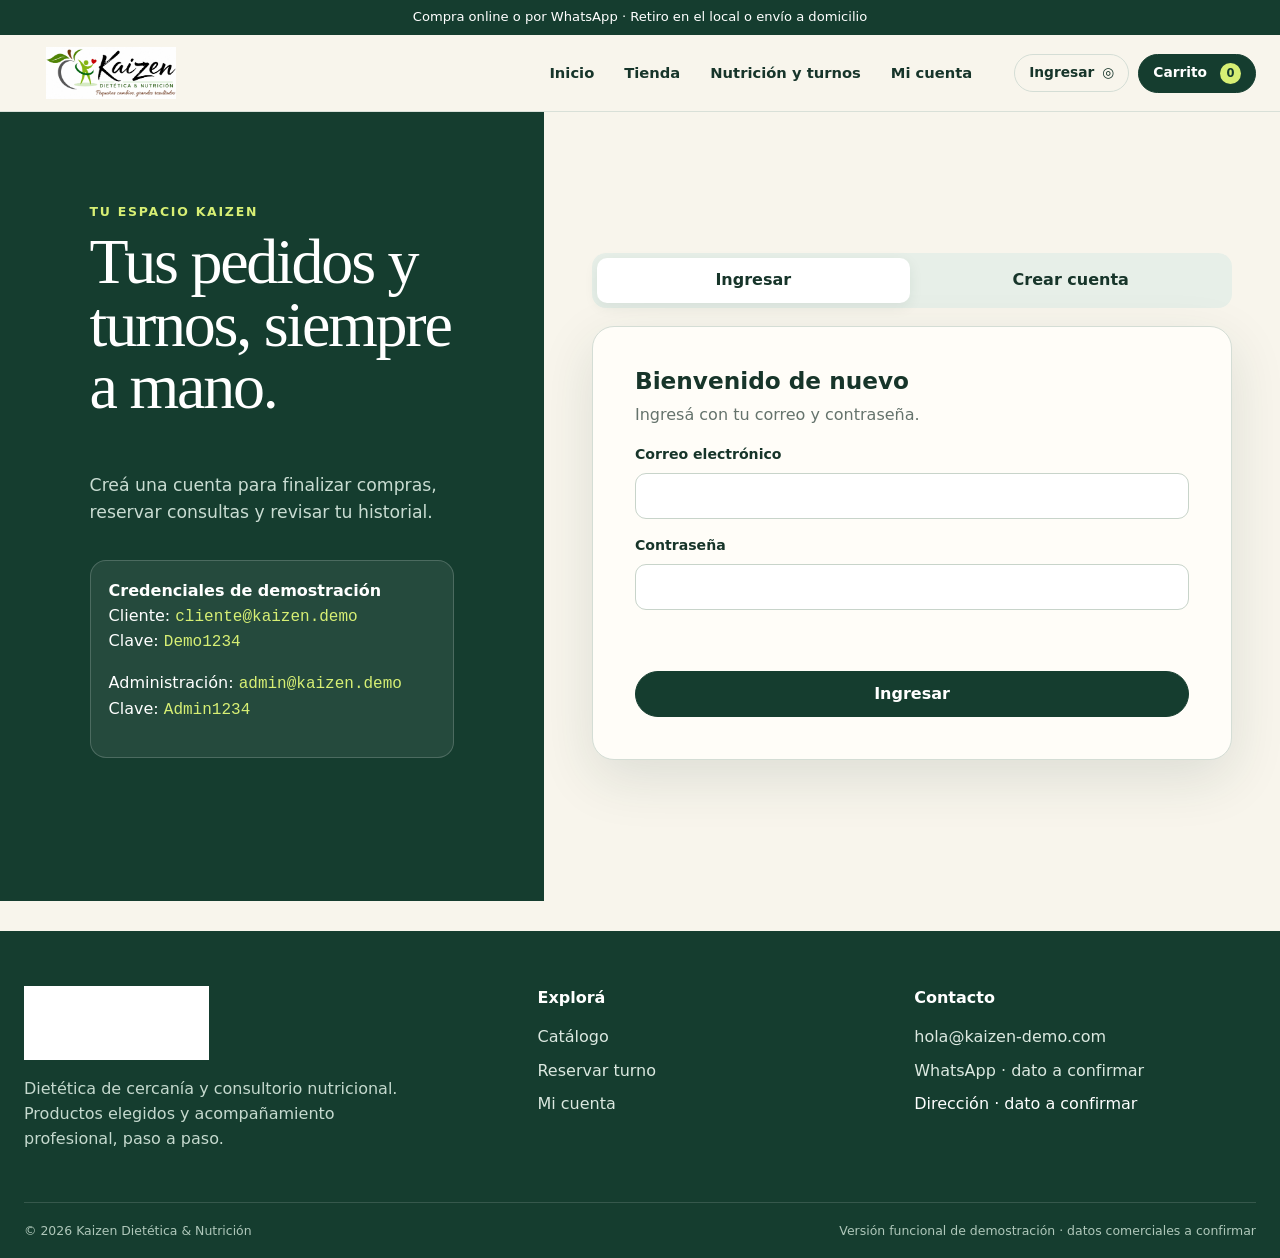
==== acceso.html @ 748d7c91 "Desarrollar tienda y agenda nutricional multipágina" ====
<!doctype html>
<html lang="es">
<head>
  <meta charset="utf-8">
  <meta name="viewport" content="width=device-width, initial-scale=1">
  <meta name="description" content="Ingresá o creá tu cuenta de Kaizen.">
  <title>Acceso · Kaizen</title>
  <link rel="icon" href="assets/logo-round.jpeg">
  <link rel="stylesheet" href="css/styles.css">
  <script src="js/data.js" defer></script>
  <script src="js/store.js" defer></script>
  <script src="js/app.js" defer></script>
</head>
<body data-page="auth">
  <div id="site-shell"></div>
  <main class="auth-layout">
    <section class="auth-aside">
      <p class="eyebrow" style="color:var(--lime)">Tu espacio Kaizen</p>
      <h1>Tus pedidos y turnos, siempre a mano.</h1>
      <p class="lead">Creá una cuenta para finalizar compras, reservar consultas y revisar tu historial.</p>
      <div class="credential-box"><strong>Credenciales de demostración</strong><p>Cliente: <code>cliente@kaizen.demo</code><br>Clave: <code>Demo1234</code></p><p>Administración: <code>admin@kaizen.demo</code><br>Clave: <code>Admin1234</code></p></div>
    </section>
    <section class="auth-main">
      <div class="tabs" role="tablist"><button class="tab active" data-auth-tab="login" type="button">Ingresar</button><button class="tab" data-auth-tab="register" type="button">Crear cuenta</button></div>
      <div class="form-card auth-panel" id="login-panel">
        <h2>Bienvenido de nuevo</h2><p class="muted">Ingresá con tu correo y contraseña.</p>
        <form class="stack" id="login-form"><label>Correo electrónico<input id="login-email" type="email" autocomplete="email" required></label><label>Contraseña<input id="login-password" type="password" autocomplete="current-password" required></label><p class="form-message" id="login-message" role="status"></p><button class="button" type="submit">Ingresar</button></form>
      </div>
      <div class="form-card auth-panel" id="register-panel" hidden>
        <h2>Creá tu cuenta</h2><p class="muted">Vas a usarla para comprar y reservar turnos.</p>
        <form class="stack" id="register-form">
          <label>Nombre y apellido<input id="register-name" autocomplete="name" required></label>
          <label>Correo electrónico<input id="register-email" type="email" autocomplete="email" required></label>
          <div class="field-grid"><label>Fecha de nacimiento<input id="register-birth-date" type="date" autocomplete="bday" required></label><label>Número de contacto<input id="register-phone" type="tel" autocomplete="tel" required></label></div>
          <label>Localidad<input id="register-locality" autocomplete="address-level2" required></label>
          <div class="field-grid"><label>Contraseña<input id="register-password" type="password" minlength="8" autocomplete="new-password" required></label><label>Repetir contraseña<input id="register-confirm" type="password" minlength="8" autocomplete="new-password" required></label></div>
          <p class="form-message" id="register-message" role="status"></p><button class="button" type="submit">Crear cuenta</button><p class="fine-print">Esta versión guarda los datos únicamente en este navegador para demostrar el funcionamiento.</p>
        </form>
      </div>
    </section>
  </main>
  <div id="site-footer"></div>
</body>
</html>
---- css/styles.css ----
:root {
  --pine: #153d2f;
  --green: #2f7154;
  --lime: #d7ef74;
  --cream: #f8f5ec;
  --paper: #fffdf8;
  --mist: #e7efe8;
  --ink: #17352a;
  --muted: #65736c;
  --line: #d4ddd5;
  --danger: #b3483f;
  --shadow: 0 18px 55px rgba(21, 61, 47, 0.12);
  --radius: 22px;
}

* { box-sizing: border-box; }
[hidden] { display: none !important; }
html { scroll-behavior: smooth; }
body {
  margin: 0;
  color: var(--ink);
  background: var(--cream);
  font-family: Inter, ui-sans-serif, system-ui, -apple-system, BlinkMacSystemFont, "Segoe UI", sans-serif;
  font-size: 16px;
  line-height: 1.55;
}
body.no-scroll { overflow: hidden; }
img { display: block; max-width: 100%; }
a { color: inherit; }
button, input, select, textarea { font: inherit; }
button { cursor: pointer; }

.sr-only {
  position: absolute;
  width: 1px;
  height: 1px;
  padding: 0;
  margin: -1px;
  overflow: hidden;
  clip: rect(0, 0, 0, 0);
  white-space: nowrap;
  border: 0;
}

.announcement {
  min-height: 35px;
  display: flex;
  align-items: center;
  justify-content: center;
  padding: 7px 20px;
  color: white;
  background: var(--pine);
  font-size: 0.82rem;
  text-align: center;
}

.site-header {
  position: sticky;
  top: 0;
  z-index: 30;
  border-bottom: 1px solid rgba(212, 221, 213, 0.85);
  background: rgba(248, 245, 236, 0.92);
  backdrop-filter: blur(16px);
}
.header-inner {
  width: min(1420px, calc(100% - 48px));
  min-height: 76px;
  margin: auto;
  display: flex;
  align-items: center;
  gap: 30px;
}
.brand { flex: 0 0 auto; text-decoration: none; }
.brand img { width: 174px; height: 52px; object-fit: contain; }
.main-nav { display: flex; align-items: center; gap: 6px; margin-left: auto; }
.main-nav a {
  padding: 10px 12px;
  border-radius: 999px;
  color: var(--ink);
  font-size: 0.92rem;
  font-weight: 650;
  text-decoration: none;
}
.main-nav a:hover, .main-nav a.active { background: var(--mist); }
.header-actions { display: flex; align-items: center; gap: 9px; }
.cart-button { position: relative; }
.cart-count {
  min-width: 21px;
  height: 21px;
  display: inline-grid;
  place-items: center;
  margin-left: 5px;
  border-radius: 99px;
  color: var(--pine);
  background: var(--lime);
  font-size: 0.72rem;
  font-weight: 800;
}

.container { width: min(1240px, calc(100% - 48px)); margin-inline: auto; }
.narrow { width: min(760px, calc(100% - 48px)); margin-inline: auto; }
.section { padding-block: clamp(64px, 8vw, 108px); }
.section.compact { padding-block: 44px; }
.section.alt { background: var(--paper); }
.eyebrow {
  margin: 0 0 10px;
  color: var(--green);
  font-size: 0.78rem;
  font-weight: 850;
  letter-spacing: 0.14em;
  text-transform: uppercase;
}
h1, h2, h3, p { margin-top: 0; }
h1, h2, .display {
  font-family: Georgia, "Times New Roman", serif;
  font-weight: 500;
  letter-spacing: -0.035em;
}
h1 { font-size: clamp(2.7rem, 6vw, 5.9rem); line-height: 0.98; }
h2 { font-size: clamp(2.15rem, 4vw, 4rem); line-height: 1.05; }
h3 { line-height: 1.2; }
.lead { max-width: 640px; color: var(--muted); font-size: 1.08rem; }
.muted { color: var(--muted); }
.fine-print { color: var(--muted); font-size: 0.82rem; }
.stack { display: grid; gap: 16px; }
.cluster { display: flex; flex-wrap: wrap; align-items: center; gap: 12px; }
.split-heading { display: flex; justify-content: space-between; align-items: end; gap: 35px; margin-bottom: 34px; }
.split-heading > * { margin-bottom: 0; }
.split-heading .lead { max-width: 400px; }

.button {
  min-height: 46px;
  display: inline-flex;
  align-items: center;
  justify-content: center;
  gap: 8px;
  padding: 11px 19px;
  border: 1px solid var(--pine);
  border-radius: 999px;
  color: white;
  background: var(--pine);
  font-weight: 760;
  line-height: 1.1;
  text-decoration: none;
  transition: transform 160ms ease, box-shadow 160ms ease, background 160ms ease;
}
.button:hover { transform: translateY(-2px); box-shadow: 0 10px 25px rgba(21,61,47,.2); }
.button:active { transform: translateY(0); box-shadow: none; }
.button.secondary { color: var(--pine); background: var(--lime); border-color: var(--lime); }
.button.ghost { color: var(--ink); background: transparent; border-color: var(--line); }
.button.white { color: var(--pine); background: white; border-color: white; }
.button.small { min-height: 38px; padding: 8px 14px; font-size: 0.86rem; }
.button:disabled { opacity: .45; cursor: not-allowed; transform: none; box-shadow: none; }
.text-link { color: var(--green); font-weight: 800; text-decoration-thickness: 1px; text-underline-offset: 4px; }

.hero {
  min-height: 650px;
  display: grid;
  grid-template-columns: minmax(0, 1.02fr) minmax(0, .98fr);
  background: var(--mist);
}
.hero-copy { align-self: center; padding: clamp(65px, 8vw, 128px) clamp(28px, 7vw, 110px); }
.hero-copy h1 { max-width: 750px; margin-bottom: 24px; }
.hero-copy h1 em { color: var(--green); font-style: italic; }
.hero-copy .lead { color: #39584b; }
.hero-media { position: relative; min-height: 420px; overflow: hidden; }
.hero-media > img { width: 100%; height: 100%; object-fit: cover; }
.hero-note {
  position: absolute;
  right: 28px;
  bottom: 28px;
  max-width: 250px;
  padding: 18px;
  border-radius: 16px;
  color: white;
  background: rgba(21, 61, 47, .92);
  box-shadow: var(--shadow);
}
.hero-note strong { display: block; font-family: Georgia, serif; font-size: 1.25rem; }

.trust-strip { background: var(--pine); color: white; }
.trust-grid { display: grid; grid-template-columns: repeat(3, 1fr); }
.trust-item { padding: 27px clamp(20px, 4vw, 48px); border-right: 1px solid rgba(255,255,255,.16); }
.trust-item:last-child { border-right: 0; }
.trust-item b { display: block; font-size: 1rem; }
.trust-item span { color: #cbdcd3; font-size: .9rem; }

.category-grid { display: grid; grid-template-columns: repeat(3, 1fr); gap: 18px; }
.category-card {
  min-height: 250px;
  position: relative;
  overflow: hidden;
  display: flex;
  align-items: end;
  padding: 22px;
  border-radius: var(--radius);
  color: white;
  background: var(--pine);
  text-decoration: none;
}
.category-card img { position: absolute; inset: 0; width: 100%; height: 100%; object-fit: cover; opacity: .72; transition: transform 350ms ease; }
.category-card::after { content: ""; position: absolute; inset: 0; background: linear-gradient(transparent 30%, rgba(11,45,32,.9)); }
.category-card:hover img { transform: scale(1.05); }
.category-card span { position: relative; z-index: 1; font-family: Georgia, serif; font-size: 1.6rem; }

.product-grid { display: grid; grid-template-columns: repeat(3, 1fr); gap: 20px; }
.carousel-shell { display: grid; grid-template-columns: 58px minmax(0, 1fr) 58px; gap: 14px; align-items: center; }
.carousel-arrow {
  width: 58px;
  height: 58px;
  display: inline-grid;
  place-items: center;
  border: 1px solid var(--line);
  border-radius: 50%;
  color: white;
  background: var(--pine);
  box-shadow: 0 10px 24px rgba(21, 61, 47, .2);
  font-size: 1.9rem;
  font-weight: 850;
}
.carousel-arrow:hover { transform: translateY(-2px); background: var(--green); }
.product-carousel {
  display: grid;
  grid-auto-flow: column;
  grid-auto-columns: calc((100% - 40px) / 3);
  gap: 20px;
  overflow-x: auto;
  overscroll-behavior-inline: contain;
  scroll-snap-type: inline mandatory;
  scrollbar-width: none;
  padding: 2px 2px 18px;
}
.product-carousel::-webkit-scrollbar { display: none; }
.product-carousel .product-card { scroll-snap-align: start; }
.product-card {
  min-width: 0;
  overflow: hidden;
  display: grid;
  grid-template-rows: 220px 1fr;
  border: 1px solid var(--line);
  border-radius: 20px;
  background: var(--paper);
}
.product-card .product-image { position: relative; overflow: hidden; background: var(--mist); }
.product-card img { width: 100%; height: 100%; object-fit: cover; transition: transform 300ms ease; }
.product-card:hover img { transform: scale(1.035); }
.tag {
  display: inline-flex;
  align-items: center;
  min-height: 28px;
  padding: 4px 9px;
  border-radius: 99px;
  color: var(--pine);
  background: var(--lime);
  font-size: .72rem;
  font-weight: 850;
}
.product-card .tag { position: absolute; top: 14px; left: 14px; }
.product-body { display: flex; flex-direction: column; align-items: start; padding: 20px; }
.product-meta { color: var(--green); font-size: .76rem; font-weight: 800; letter-spacing: .05em; text-transform: uppercase; }
.product-card h3 { margin: 6px 0 8px; font-size: 1.15rem; }
.product-card p { min-height: 50px; margin-bottom: 17px; color: var(--muted); font-size: .9rem; }
.product-bottom { width: 100%; display: flex; justify-content: space-between; align-items: center; gap: 12px; margin-top: auto; }
.price { font-size: 1.14rem; font-weight: 850; }
.product-qty { display: inline-flex; align-items: center; gap: 9px; padding: 3px; border: 1px solid var(--line); border-radius: 999px; background: white; }
.product-qty button { width: 31px; height: 31px; display: inline-grid; place-items: center; border: 0; border-radius: 50%; color: white; background: var(--pine); font-weight: 900; }
.product-qty strong { min-width: 18px; text-align: center; }

.feature-band { display: grid; grid-template-columns: 1fr 1fr; min-height: 500px; background: var(--lime); }
.feature-band > img { width: 100%; height: 100%; object-fit: cover; }
.feature-copy { align-self: center; padding: clamp(48px, 7vw, 105px); }
.feature-copy .lead { color: #304b40; }
.check-list { display: grid; gap: 10px; margin: 25px 0 30px; padding: 0; list-style: none; }
.check-list li::before { content: "✓"; display: inline-grid; place-items: center; width: 24px; height: 24px; margin-right: 10px; border-radius: 50%; color: white; background: var(--pine); font-size: .75rem; font-weight: 900; }
.home-consultorio { min-height: 0; }
.home-consultorio > img { height: 340px; object-position: center 52%; }
.home-consultorio .feature-copy { padding: clamp(26px, 3.5vw, 48px); }
.home-consultorio .feature-copy h2 { max-width: 650px; margin-bottom: 10px; font-size: clamp(1.85rem, 2.8vw, 2.75rem); }
.home-consultorio .feature-copy .lead { margin-bottom: 8px; font-size: .96rem; }
.home-consultorio .check-list { margin: 13px 0 17px; gap: 5px; }

.page-hero { padding: clamp(56px, 8vw, 108px) 0 44px; background: var(--mist); }
.page-hero h1 { max-width: 900px; margin-bottom: 20px; font-size: clamp(2.8rem, 6vw, 5.2rem); }
.page-hero .lead { margin-bottom: 0; }

.catalog-shell { display: grid; grid-template-columns: 255px 1fr; gap: 32px; align-items: start; }
.filter-panel {
  position: sticky;
  top: 103px;
  padding: 22px;
  border: 1px solid var(--line);
  border-radius: 18px;
  background: var(--paper);
}
.filter-panel h2 { margin-bottom: 18px; font-family: inherit; font-size: 1rem; font-weight: 850; letter-spacing: 0; }
.chip-list { display: grid; gap: 5px; }
.chip {
  width: 100%;
  padding: 10px 12px;
  border: 0;
  border-radius: 10px;
  color: var(--ink);
  background: transparent;
  text-align: left;
  font-size: .9rem;
}
.chip:hover, .chip.active { background: var(--mist); color: var(--green); font-weight: 800; }
.catalog-toolbar { display: grid; grid-template-columns: 1fr auto; gap: 12px; margin-bottom: 18px; }
.search-wrap { position: relative; }
.search-wrap input { padding-left: 45px; }
.search-wrap::before { content: "⌕"; position: absolute; left: 17px; top: 9px; color: var(--green); font-size: 1.35rem; }
.catalog-status { display: flex; justify-content: space-between; gap: 16px; margin: 8px 0 22px; color: var(--muted); font-size: .9rem; }
.empty-state { grid-column: 1 / -1; padding: 60px 24px; border: 1px dashed var(--line); border-radius: var(--radius); text-align: center; }

label { display: grid; gap: 7px; color: var(--ink); font-size: .88rem; font-weight: 750; }
input, select, textarea {
  width: 100%;
  min-height: 46px;
  padding: 11px 13px;
  border: 1px solid #c8d4ca;
  border-radius: 11px;
  outline: none;
  color: var(--ink);
  background: white;
}
textarea { min-height: 100px; resize: vertical; }
input:focus, select:focus, textarea:focus { border-color: var(--green); box-shadow: 0 0 0 3px rgba(47,113,84,.12); }
.field-grid { display: grid; grid-template-columns: 1fr 1fr; gap: 15px; }
.form-card { padding: clamp(24px, 4vw, 42px); border: 1px solid var(--line); border-radius: var(--radius); background: var(--paper); box-shadow: var(--shadow); }
.form-card h2 { margin-bottom: 10px; font-family: inherit; font-size: 1.45rem; font-weight: 850; letter-spacing: 0; }
.form-message { min-height: 24px; margin: 5px 0 0; font-size: .9rem; font-weight: 700; }
.form-message.error { color: var(--danger); }
.form-message.success { color: var(--green); }

.booking-layout { display: grid; grid-template-columns: .8fr 1.2fr; gap: 52px; align-items: start; }
.booking-intro { position: sticky; top: 110px; }
.booking-steps { display: grid; gap: 24px; }
.booking-step { padding-bottom: 24px; border-bottom: 1px solid var(--line); }
.booking-step:last-child { border-bottom: 0; padding-bottom: 0; }
.booking-step h3 { margin-bottom: 12px; font-size: 1rem; }
.choice-grid { display: grid; grid-template-columns: repeat(2, 1fr); gap: 10px; }
.choice-grid-three { grid-template-columns: repeat(3, 1fr); }
.choice-card {
  padding: 15px;
  border: 1px solid var(--line);
  border-radius: 14px;
  color: var(--ink);
  background: white;
  text-align: left;
}
.choice-card strong { display: block; margin-bottom: 3px; }
.choice-card small { color: var(--muted); }
.choice-card.selected { border-color: var(--pine); box-shadow: inset 0 0 0 1px var(--pine); background: var(--mist); }
.choice-card:disabled { cursor: not-allowed; opacity: .66; }
.choice-card.used { background: #f0eee7; }
.promo-choice { position: relative; padding-top: 44px; }
.promo-choice .tag { position: absolute; top: 12px; left: 14px; }
.fixed-choice { display: flex; justify-content: space-between; align-items: center; gap: 20px; padding: 16px; border: 1px solid var(--green); border-radius: 14px; background: var(--mist); }
.fixed-choice span { color: var(--muted); font-size: .88rem; }
.date-row, .slot-row { display: flex; gap: 9px; overflow-x: auto; padding: 2px 2px 8px; }
.slot-help { margin: 7px 0; }
.date-button, .slot-button {
  flex: 0 0 auto;
  padding: 11px 14px;
  border: 1px solid var(--line);
  border-radius: 12px;
  color: var(--ink);
  background: white;
}
.date-button { min-width: 84px; display: grid; gap: 2px; }
.slot-button { min-width: 94px; display: grid; gap: 2px; text-align: center; }
.slot-button span { color: var(--green); font-size: .7rem; font-weight: 750; text-transform: uppercase; }
.slot-button.occupied { cursor: not-allowed; color: var(--muted); background: #f0eee7; opacity: .8; }
.slot-button.occupied span { color: #8f5c52; }
.date-button span { color: var(--muted); font-size: .76rem; text-transform: uppercase; }
.date-button b { font-size: 1.05rem; }
.date-button.selected, .slot-button.selected { color: white; border-color: var(--pine); background: var(--pine); }
.booking-summary { padding: 17px; border-radius: 14px; background: var(--mist); font-size: .9rem; }

.auth-layout { min-height: calc(100vh - 111px); display: grid; grid-template-columns: .85fr 1.15fr; }
.auth-aside { padding: clamp(45px, 7vw, 95px); color: white; background: var(--pine); }
.auth-aside h1 { font-size: clamp(2.6rem, 5vw, 4.8rem); }
.auth-aside .lead { color: #c9dcd2; }
.credential-box { margin-top: 34px; padding: 18px; border: 1px solid rgba(255,255,255,.18); border-radius: 16px; background: rgba(255,255,255,.07); }
.credential-box code { color: var(--lime); }
.auth-main { align-self: center; width: min(640px, calc(100% - 48px)); margin: auto; padding-block: 60px; }
.tabs { display: flex; gap: 5px; margin-bottom: 18px; padding: 5px; border-radius: 14px; background: var(--mist); }
.tab { flex: 1; padding: 10px; border: 0; border-radius: 10px; color: var(--ink); background: transparent; font-weight: 800; }
.tab.active { background: white; box-shadow: 0 4px 14px rgba(21,61,47,.08); }
.auth-panel[hidden] { display: none; }

.account-hero { padding: 58px 0 34px; }
.account-hero h1 { margin-bottom: 10px; font-size: clamp(2.5rem, 5vw, 4.4rem); }
.dashboard-grid { display: grid; grid-template-columns: 240px 1fr; gap: 30px; align-items: start; }
.account-nav { position: sticky; top: 104px; display: grid; gap: 5px; padding: 12px; border: 1px solid var(--line); border-radius: 16px; background: var(--paper); }
.account-nav button { padding: 11px 12px; border: 0; border-radius: 9px; color: var(--ink); background: transparent; text-align: left; }
.account-nav button.active { color: var(--green); background: var(--mist); font-weight: 800; }
.dashboard-panel { display: none; }
.dashboard-panel.active { display: block; }
.dashboard-panel > h2 { margin-bottom: 24px; font-size: 2rem; }
.summary-cards { display: grid; grid-template-columns: repeat(3, 1fr); gap: 14px; margin-bottom: 25px; }
.summary-card { padding: 20px; border: 1px solid var(--line); border-radius: 16px; background: var(--paper); }
.summary-card span { color: var(--muted); font-size: .82rem; }
.summary-card strong { display: block; margin-top: 4px; font-family: Georgia, serif; font-size: 2rem; }
.record-list { display: grid; gap: 12px; }
.record-card { padding: 19px; border: 1px solid var(--line); border-radius: 16px; background: var(--paper); }
.record-head { display: flex; justify-content: space-between; gap: 16px; margin-bottom: 8px; }
.status { display: inline-flex; align-items: center; padding: 4px 9px; border-radius: 99px; color: var(--pine); background: var(--mist); font-size: .76rem; font-weight: 800; }
.status.confirmed { background: #dff3c3; }
.status.pending { background: #fff0b9; }
.weekday-grid { display: grid; grid-template-columns: repeat(7, 1fr); gap: 6px; }
.weekday-check { display: grid; place-items: center; gap: 5px; padding: 10px 3px; border: 1px solid var(--line); border-radius: 10px; background: white; font-size: .75rem; }
.weekday-check input { min-height: auto; width: auto; }
.time-option-grid { display: grid; grid-template-columns: repeat(5, minmax(72px, 1fr)); gap: 8px; }
.time-check { position: relative; display: block; }
.time-check input { position: absolute; width: 1px; height: 1px; min-height: 0; opacity: 0; }
.time-check span { display: grid; place-items: center; min-height: 44px; border: 1px solid var(--line); border-radius: 10px; background: white; font-weight: 800; }
.time-check input:checked + span { color: white; border-color: var(--pine); background: var(--pine); }
.time-check input:focus-visible + span { box-shadow: 0 0 0 3px rgba(47,113,84,.18); }

.cart-page-layout { display: grid; grid-template-columns: minmax(0, 1.25fr) minmax(340px, .75fr); gap: 40px; align-items: start; }
.cart-page-lines { display: grid; gap: 12px; margin-bottom: 24px; }
.cart-page-line { display: grid; grid-template-columns: 110px 1fr auto; gap: 18px; align-items: center; padding: 16px; border: 1px solid var(--line); border-radius: 17px; background: var(--paper); }
.cart-page-line img { width: 110px; height: 100px; border-radius: 13px; object-fit: cover; }
.cart-page-line h3 { margin: 4px 0; }
.cart-page-line p { margin: 0; }
.cart-page-line .product-qty { grid-column: 3; }
.line-price { align-self: end; font-weight: 850; }
.checkout-panel { position: sticky; top: 104px; padding: 26px; border: 1px solid var(--line); border-radius: var(--radius); background: var(--paper); box-shadow: var(--shadow); }
.checkout-total { display: flex; justify-content: space-between; align-items: end; padding-bottom: 20px; border-bottom: 1px solid var(--line); }
.checkout-total strong { font-family: Georgia, serif; font-size: 2rem; }
.checkout-step { display: grid; gap: 9px; }
.checkout-step .eyebrow { margin-bottom: 0; }
.delivery-address { margin: 0; padding: 18px; border: 1px solid var(--line); border-radius: 15px; background: var(--mist); }
.delivery-address legend { padding: 0 8px; }
.delivery-address .eyebrow { margin: 0; }
.address-grid { display: grid; grid-template-columns: 1.5fr .65fr; gap: 12px; }
.address-grid .address-street, .address-grid .address-reference { grid-column: 1 / -1; }
.order-success { grid-column: 1 / -1; padding-block: 90px; background: var(--paper); }

.appointment-calendar { margin-top: 28px; padding: clamp(20px, 4vw, 32px); border: 1px solid var(--line); border-radius: var(--radius); background: var(--paper); }
.calendar-head { display: flex; justify-content: space-between; align-items: end; gap: 20px; margin-bottom: 20px; }
.calendar-head h3 { margin: 0; font-family: Georgia, serif; font-size: 1.55rem; text-transform: capitalize; }
.calendar-legend { display: inline-flex; align-items: center; gap: 7px; color: var(--muted); font-size: .8rem; }
.calendar-legend i, .calendar-day i { width: 8px; height: 8px; display: inline-block; border-radius: 50%; background: var(--green); }
.calendar-weekdays, .calendar-grid { display: grid; grid-template-columns: repeat(7, 1fr); gap: 6px; }
.calendar-weekdays b { padding: 8px 2px; color: var(--muted); font-size: .72rem; text-align: center; }
.calendar-day { min-height: 58px; position: relative; display: grid; place-items: center; border-radius: 10px; background: var(--cream); font-size: .88rem; }
.calendar-day.blank { background: transparent; }
.calendar-day.has-appointment { color: white; background: var(--pine); font-weight: 850; }
.calendar-day.has-appointment i { position: absolute; right: 7px; bottom: 7px; background: var(--lime); }

.account-feature { min-height: 330px; overflow: hidden; border-radius: var(--radius); }
.account-feature .feature-copy h2 { font-size: 2.25rem; }
.admin-welcome { padding: clamp(30px, 5vw, 58px); border-radius: var(--radius); color: white; background: var(--pine); }
.admin-welcome .eyebrow { color: var(--lime); }
.admin-welcome h2 { max-width: 650px; font-size: clamp(2rem, 4vw, 3.5rem); }
.admin-welcome p:last-child { max-width: 650px; margin-bottom: 0; color: #c7d9cf; }
.order-month { margin-bottom: 38px; }
.order-month > h3 { margin-bottom: 16px; font-family: Georgia, serif; font-size: 1.8rem; text-transform: capitalize; }
.order-day { margin-bottom: 24px; }
.order-day > h4 { margin: 0 0 10px; color: var(--green); text-transform: capitalize; }

dialog {
  width: min(610px, calc(100% - 28px));
  max-height: calc(100vh - 30px);
  padding: 0;
  border: 0;
  border-radius: 22px;
  color: var(--ink);
  background: var(--paper);
  box-shadow: 0 30px 100px rgba(10,30,22,.3);
}
dialog::backdrop { background: rgba(10, 30, 22, .6); backdrop-filter: blur(3px); }
.dialog-head { position: sticky; top: 0; z-index: 2; display: flex; justify-content: space-between; align-items: center; padding: 20px 22px; border-bottom: 1px solid var(--line); background: var(--paper); }
.dialog-head h2 { margin: 0; font-family: inherit; font-size: 1.25rem; font-weight: 850; letter-spacing: 0; }
.icon-button { width: 40px; height: 40px; display: inline-grid; place-items: center; border: 1px solid var(--line); border-radius: 50%; color: var(--ink); background: transparent; }
.dialog-body { padding: 22px; }
.cart-lines { display: grid; gap: 8px; }
.cart-line { display: grid; grid-template-columns: 70px 1fr auto; gap: 13px; align-items: center; padding: 10px 0; border-bottom: 1px solid var(--line); }
.cart-line img { width: 70px; height: 64px; border-radius: 10px; object-fit: cover; }
.cart-line h3 { margin: 0 0 4px; font-size: .95rem; }
.qty-control { display: flex; align-items: center; gap: 8px; }
.qty-control button { width: 29px; height: 29px; border: 1px solid var(--line); border-radius: 50%; color: var(--ink); background: white; }
.cart-total { display: flex; justify-content: space-between; margin: 20px 0; font-size: 1.15rem; font-weight: 850; }
.purchase-options { display: grid; grid-template-columns: 1fr 1fr; gap: 10px; }
.purchase-option { min-height: 116px; padding: 15px; border: 1px solid var(--line); border-radius: 14px; color: var(--ink); background: white; text-align: left; }
.purchase-option strong { display: block; margin-bottom: 6px; }
.purchase-option span { color: var(--muted); font-size: .82rem; }
.purchase-option.selected { border-color: var(--pine); box-shadow: inset 0 0 0 1px var(--pine); background: var(--mist); }
.toast {
  position: fixed;
  right: 20px;
  bottom: 20px;
  z-index: 80;
  max-width: 360px;
  padding: 14px 18px;
  border-radius: 13px;
  color: white;
  background: var(--pine);
  box-shadow: var(--shadow);
  animation: slide-up 220ms ease both;
}
@keyframes slide-up { from { opacity: 0; transform: translateY(12px); } }

.site-footer { margin-top: 30px; color: white; background: var(--pine); }
.footer-grid { display: grid; grid-template-columns: 1.4fr 1fr 1fr; gap: 35px; padding-block: 55px 34px; }
.footer-grid img { width: 185px; margin-bottom: 17px; filter: brightness(0) invert(1); }
.footer-grid p { max-width: 400px; color: #c5d9ce; }
.footer-links { display: grid; align-content: start; gap: 9px; }
.footer-links strong { margin-bottom: 5px; }
.footer-links a { color: #dbe8e0; text-decoration: none; }
.footer-links a:hover { color: var(--lime); }
.footer-bottom { display: flex; justify-content: space-between; gap: 20px; padding-block: 18px; border-top: 1px solid rgba(255,255,255,.14); color: #afc7ba; font-size: .78rem; }

@media (max-width: 1000px) {
  .header-inner { flex-wrap: wrap; gap: 8px 16px; padding-block: 10px; }
  .header-actions { margin-left: auto; }
  .main-nav { order: 3; width: 100%; margin: 0; display: flex; overflow-x: auto; padding-bottom: 2px; }
  .hero { grid-template-columns: 1fr; }
  .hero-copy { padding-block: 75px; }
  .hero-media { min-height: 450px; }
  .product-grid { grid-template-columns: repeat(2, 1fr); }
  .product-carousel { grid-auto-columns: calc((100% - 20px) / 2); }
  .catalog-shell { grid-template-columns: 1fr; }
  .filter-panel { position: static; }
  .chip-list { display: flex; flex-wrap: wrap; }
  .chip { width: auto; }
  .booking-layout { grid-template-columns: 1fr; }
  .booking-intro { position: static; }
  .dashboard-grid { grid-template-columns: 1fr; }
  .cart-page-layout { grid-template-columns: 1fr; }
  .checkout-panel { position: static; }
  .account-nav { position: static; display: flex; overflow-x: auto; }
  .account-nav button { flex: 0 0 auto; }
}

@media (max-width: 720px) {
  .container, .narrow, .header-inner { width: min(100% - 30px, 1240px); }
  .header-inner { min-height: 68px; gap: 9px; }
  .brand img { width: 132px; height: 43px; }
  .header-actions .account-label { display: none; }
  .hero { min-height: auto; }
  .hero-copy { padding: 58px 24px; }
  .hero-media { min-height: 320px; }
  .hero-note { right: 16px; bottom: 16px; left: 16px; max-width: none; }
  .trust-grid { grid-template-columns: 1fr; }
  .trust-item { border-right: 0; border-bottom: 1px solid rgba(255,255,255,.16); }
  .category-grid, .product-grid, .feature-band, .auth-layout { grid-template-columns: 1fr; }
  .product-carousel { grid-auto-columns: 86%; }
  .carousel-shell { grid-template-columns: 44px minmax(0, 1fr) 44px; gap: 7px; }
  .carousel-arrow { width: 44px; height: 44px; font-size: 1.5rem; }
  .category-card { min-height: 220px; }
  .feature-band > img { height: 340px; }
  .catalog-toolbar, .field-grid, .choice-grid, .choice-grid-three, .purchase-options { grid-template-columns: 1fr; }
  .split-heading { display: grid; align-items: start; }
  .auth-aside { padding: 55px 24px; }
  .summary-cards { grid-template-columns: 1fr; }
  .weekday-grid { grid-template-columns: repeat(4, 1fr); }
  .time-option-grid { grid-template-columns: repeat(3, 1fr); }
  .address-grid { grid-template-columns: 1fr; }
  .address-grid .address-street, .address-grid .address-reference { grid-column: auto; }
  .home-consultorio > img { height: 220px; }
  .footer-grid { grid-template-columns: 1fr; }
  .footer-bottom { display: grid; }
  .cart-line { grid-template-columns: 58px 1fr; }
  .cart-line img { width: 58px; height: 55px; }
  .cart-line .qty-control { grid-column: 2; }
  .cart-page-line { grid-template-columns: 78px 1fr; gap: 13px; }
  .cart-page-line img { width: 78px; height: 74px; }
  .cart-page-line .line-price { grid-column: 2; }
  .cart-page-line .product-qty { grid-column: 2; justify-self: start; }
  .calendar-day { min-height: 43px; }
  .calendar-head { display: grid; align-items: start; }
}

@media (prefers-reduced-motion: reduce) {
  *, *::before, *::after { scroll-behavior: auto !important; animation-duration: .01ms !important; transition-duration: .01ms !important; }
}
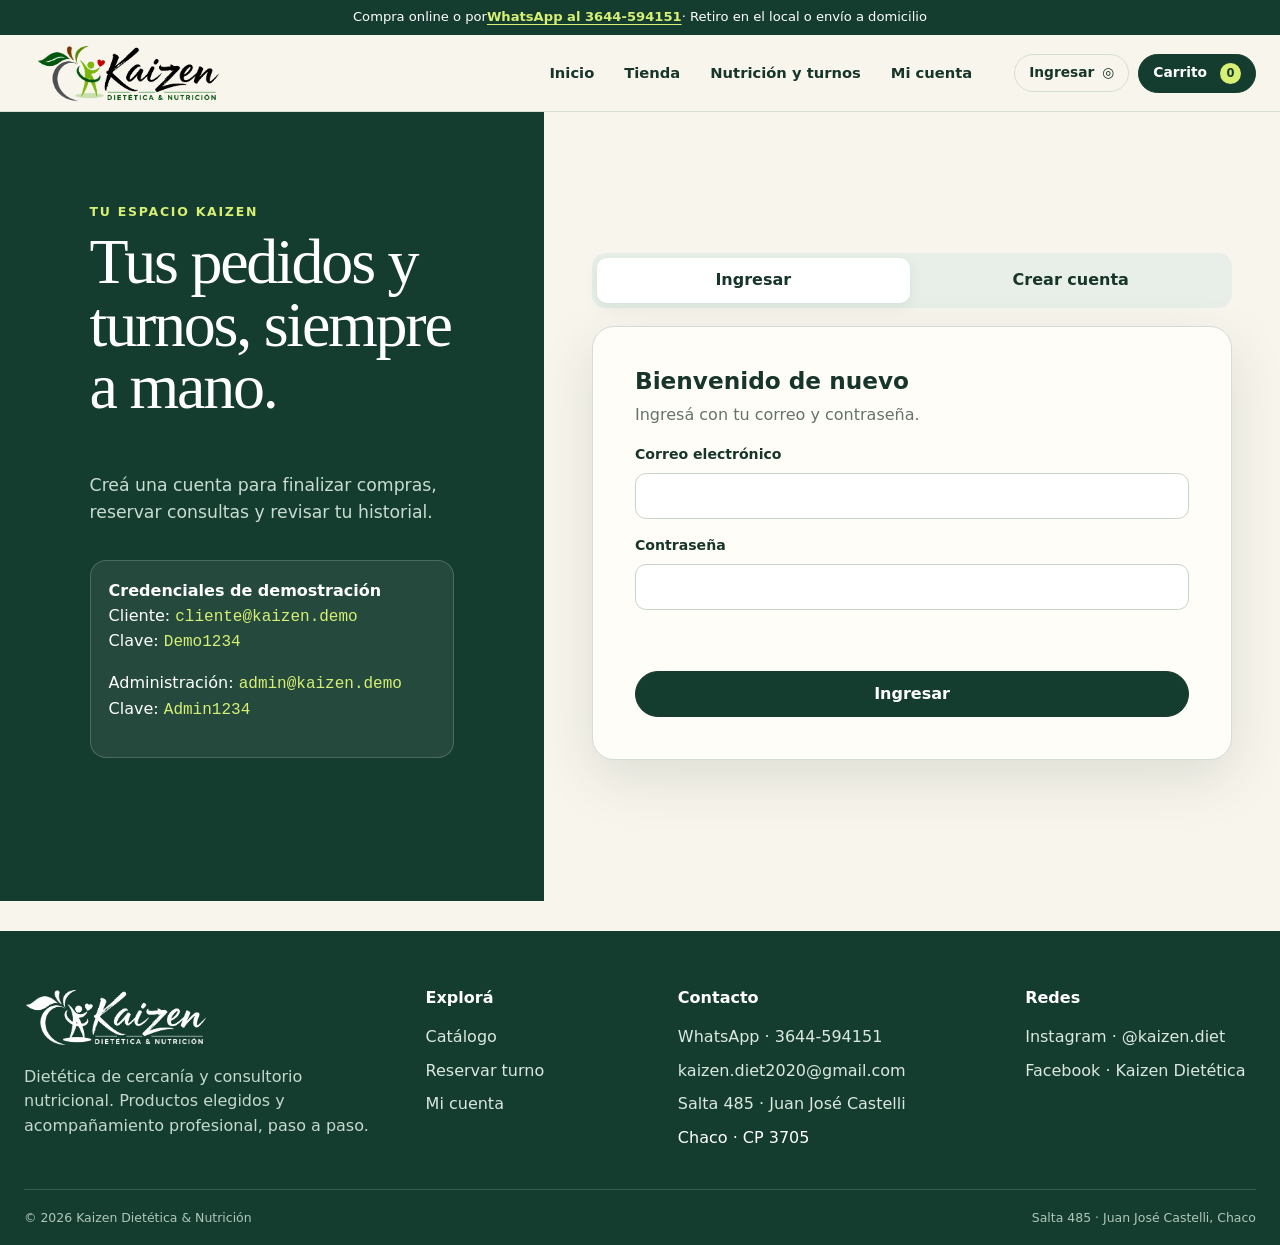
==== commit a47fe26f: "Versionar recursos del sitio" ====
--- a/acceso.html
+++ b/acceso.html
@@ -6,10 +6,10 @@
   <meta name="description" content="Ingresá o creá tu cuenta de Kaizen.">
   <title>Acceso · Kaizen</title>
   <link rel="icon" href="assets/logo-round.jpeg">
-  <link rel="stylesheet" href="css/styles.css">
-  <script src="js/data.js" defer></script>
-  <script src="js/store.js" defer></script>
-  <script src="js/app.js" defer></script>
+  <link rel="stylesheet" href="css/styles.css?v=20260924b">
+  <script src="js/data.js?v=20260924b" defer></script>
+  <script src="js/store.js?v=20260924b" defer></script>
+  <script src="js/app.js?v=20260924b" defer></script>
 </head>
 <body data-page="auth">
   <div id="site-shell"></div>
--- a/css/styles.css
+++ b/css/styles.css
@@ -53,6 +53,7 @@
   font-size: 0.82rem;
   text-align: center;
 }
+.announcement a { color: var(--lime); font-weight: 800; text-underline-offset: 3px; }
 
 .site-header {
   position: sticky;
@@ -71,7 +72,7 @@
   gap: 30px;
 }
 .brand { flex: 0 0 auto; text-decoration: none; }
-.brand img { width: 174px; height: 52px; object-fit: contain; }
+.brand img { width: 210px; height: 62px; object-fit: contain; }
 .main-nav { display: flex; align-items: center; gap: 6px; margin-left: auto; }
 .main-nav a {
   padding: 10px 12px;
@@ -164,7 +165,8 @@
 .hero-copy h1 em { color: var(--green); font-style: italic; }
 .hero-copy .lead { color: #39584b; }
 .hero-media { position: relative; min-height: 420px; overflow: hidden; }
-.hero-media > img { width: 100%; height: 100%; object-fit: cover; }
+.hero-media::before { content: ""; position: absolute; inset: 0; z-index: 1; pointer-events: none; background: linear-gradient(90deg, var(--mist) 0%, rgba(231, 239, 232, .42) 8%, transparent 24%); }
+.hero-media > img { width: 100%; height: 100%; display: block; object-fit: cover; object-position: 72% center; filter: saturate(.94) contrast(.98); }
 .hero-note {
   position: absolute;
   right: 28px;
@@ -175,6 +177,7 @@
   color: white;
   background: rgba(21, 61, 47, .92);
   box-shadow: var(--shadow);
+  z-index: 2;
 }
 .hero-note strong { display: block; font-family: Georgia, serif; font-size: 1.25rem; }
 
@@ -210,15 +213,19 @@
   height: 58px;
   display: inline-grid;
   place-items: center;
-  border: 1px solid var(--line);
-  border-radius: 50%;
-  color: white;
-  background: var(--pine);
-  box-shadow: 0 10px 24px rgba(21, 61, 47, .2);
-  font-size: 1.9rem;
-  font-weight: 850;
-}
-.carousel-arrow:hover { transform: translateY(-2px); background: var(--green); }
+  padding: 0;
+  border: 2px solid rgba(21, 61, 47, .16);
+  border-radius: 18px;
+  color: var(--pine);
+  background: var(--lime);
+  box-shadow: 0 10px 24px rgba(21, 61, 47, .16);
+  line-height: 0;
+  align-self: center;
+  justify-self: center;
+}
+.carousel-arrow svg { width: 27px; height: 27px; display: block; fill: none; stroke: currentColor; stroke-width: 2.4; stroke-linecap: round; stroke-linejoin: round; }
+.carousel-arrow:hover { transform: translateY(-2px); color: white; border-color: var(--pine); background: var(--pine); }
+.carousel-arrow:focus-visible { outline: 3px solid rgba(47, 113, 84, .24); outline-offset: 3px; }
 .product-carousel {
   display: grid;
   grid-auto-flow: column;
@@ -228,7 +235,7 @@
   overscroll-behavior-inline: contain;
   scroll-snap-type: inline mandatory;
   scrollbar-width: none;
-  padding: 2px 2px 18px;
+  padding: 2px;
 }
 .product-carousel::-webkit-scrollbar { display: none; }
 .product-carousel .product-card { scroll-snap-align: start; }
@@ -265,6 +272,18 @@
 .product-qty { display: inline-flex; align-items: center; gap: 9px; padding: 3px; border: 1px solid var(--line); border-radius: 999px; background: white; }
 .product-qty button { width: 31px; height: 31px; display: inline-grid; place-items: center; border: 0; border-radius: 50%; color: white; background: var(--pine); font-weight: 900; }
 .product-qty strong { min-width: 18px; text-align: center; }
+.grouped-product-card { grid-template-rows: 185px 1fr; }
+.grouped-product-card .product-body { gap: 10px; }
+.grouped-product-card h3 { margin: 0; }
+.grouped-product-card .group-helper { min-height: 0; margin: 0; }
+.variant-picker { width: 100%; display: grid; gap: 6px; color: var(--green); font-size: .78rem; font-weight: 850; text-transform: uppercase; }
+.variant-picker select { min-height: 50px; color: var(--ink); font-size: .86rem; font-weight: 650; text-transform: none; }
+.variant-detail { display: grid; gap: 12px; width: 100%; padding-top: 2px; }
+.product-card .variant-detail p { min-height: 0; margin: 0; padding: 11px 12px; border-radius: 10px; background: var(--cream); font-size: .8rem; }
+.variant-detail .product-bottom > div:first-child { display: grid; gap: 1px; }
+.stock-label { color: var(--green); font-size: .72rem; font-weight: 750; }
+.stock-label.empty { color: var(--danger); }
+.catalog-pagination { min-height: 44px; display: flex; align-items: center; justify-content: center; gap: 16px; margin-top: 28px; color: var(--muted); font-size: .88rem; }
 
 .feature-band { display: grid; grid-template-columns: 1fr 1fr; min-height: 500px; background: var(--lime); }
 .feature-band > img { width: 100%; height: 100%; object-fit: cover; }
@@ -305,7 +324,7 @@
   font-size: .9rem;
 }
 .chip:hover, .chip.active { background: var(--mist); color: var(--green); font-weight: 800; }
-.catalog-toolbar { display: grid; grid-template-columns: 1fr auto; gap: 12px; margin-bottom: 18px; }
+.catalog-toolbar { display: grid; grid-template-columns: minmax(220px, 1fr) minmax(180px, auto) minmax(145px, auto); gap: 12px; margin-bottom: 18px; }
 .search-wrap { position: relative; }
 .search-wrap input { padding-left: 45px; }
 .search-wrap::before { content: "⌕"; position: absolute; left: 17px; top: 9px; color: var(--green); font-size: 1.35rem; }
@@ -375,7 +394,38 @@
 .date-button span { color: var(--muted); font-size: .76rem; text-transform: uppercase; }
 .date-button b { font-size: 1.05rem; }
 .date-button.selected, .slot-button.selected { color: white; border-color: var(--pine); background: var(--pine); }
-.booking-summary { padding: 17px; border-radius: 14px; background: var(--mist); font-size: .9rem; }
+.booking-summary { display: grid; gap: 6px; padding: 17px; border-radius: 14px; background: var(--mist); font-size: .9rem; }
+.booking-bundle-list { display: grid; gap: 5px; margin: 5px 0 0; padding-left: 20px; }
+.booking-bundle-list.confirmed-list { max-width: 680px; margin: 20px auto 26px; padding: 0; list-style: none; text-align: left; }
+.booking-bundle-list.confirmed-list li { display: grid; gap: 2px; padding: 13px 15px; border: 1px solid var(--line); border-radius: 12px; background: white; }
+.booking-bundle-list.confirmed-list span { color: var(--muted); font-size: .86rem; text-transform: capitalize; }
+.appointment-policy { margin-top: 16px; padding: 20px; border: 1px solid #e5c9a9; border-radius: 15px; background: #fff6e8; }
+.appointment-policy p { margin-bottom: 10px; font-size: .9rem; }
+.appointment-policy p:last-child { margin-bottom: 0; }
+.consultation-guide-section { padding: clamp(38px, 5vw, 68px) 0; color: white; background: var(--pine); }
+.consultation-guide-heading { display: flex; align-items: end; justify-content: space-between; gap: 34px; margin-bottom: 28px; }
+.consultation-guide-heading .eyebrow { color: var(--lime); }
+.consultation-guide-heading h2 { max-width: 700px; margin: 0; font-size: clamp(2rem, 4vw, 3.6rem); }
+.consultation-guide-heading > p { max-width: 390px; margin: 0; color: #c6d8ce; }
+.consultation-guide-grid { display: grid; grid-template-columns: repeat(4, 1fr); gap: 12px; }
+.consultation-guide-card { min-height: 245px; display: flex; flex-direction: column; align-items: start; padding: 22px; border: 1px solid rgba(255,255,255,.16); border-radius: 17px; background: rgba(255,255,255,.065); }
+.consultation-guide-card.featured { color: var(--pine); border-color: var(--lime); background: var(--lime); }
+.guide-number { display: grid; place-items: center; width: 38px; height: 30px; margin-bottom: 28px; border-radius: 99px; color: var(--pine); background: var(--lime); font-size: .72rem; font-weight: 900; }
+.consultation-guide-card.featured .guide-number { color: white; background: var(--pine); }
+.consultation-guide-card h3 { margin-bottom: 8px; font-size: .94rem; }
+.consultation-guide-card strong { font-family: Georgia, serif; font-size: 1.35rem; }
+.consultation-guide-card p { margin: auto 0 0; padding-top: 20px; color: #c6d8ce; font-size: .86rem; }
+.consultation-guide-card.featured p { color: #345346; }
+.policy-banner { display: grid; grid-template-columns: 1.2fr .8fr; gap: 12px; margin-top: 12px; }
+.policy-banner > div { display: flex; align-items: center; gap: 16px; padding: 17px 20px; border-radius: 15px; color: var(--ink); background: var(--paper); }
+.policy-banner p { margin: 0; font-size: .88rem; }
+.policy-icon { flex: 0 0 auto; display: grid; place-items: center; min-width: 54px; height: 40px; padding: 0 10px; border-radius: 99px; color: var(--pine); background: var(--lime); font-weight: 900; }
+.booking-section { background: linear-gradient(180deg, var(--cream), var(--paper)); }
+.booking-process { display: grid; gap: 9px; margin: 24px 0; padding: 0; list-style: none; counter-reset: booking-step; }
+.booking-process li { counter-increment: booking-step; display: flex; align-items: center; gap: 10px; color: var(--muted); }
+.booking-process li::before { content: counter(booking-step); flex: 0 0 auto; display: grid; place-items: center; width: 28px; height: 28px; border-radius: 50%; color: white; background: var(--green); font-size: .72rem; font-weight: 900; }
+.policy-accept { display: flex; align-items: flex-start; gap: 11px; padding: 15px 16px; border: 1px solid #e5c9a9; border-radius: 13px; background: #fff6e8; font-size: .88rem; }
+.policy-accept input { flex: 0 0 auto; width: 20px; min-height: 20px; margin-top: 1px; }
 
 .auth-layout { min-height: calc(100vh - 111px); display: grid; grid-template-columns: .85fr 1.15fr; }
 .auth-aside { padding: clamp(45px, 7vw, 95px); color: white; background: var(--pine); }
@@ -417,6 +467,10 @@
 .time-check span { display: grid; place-items: center; min-height: 44px; border: 1px solid var(--line); border-radius: 10px; background: white; font-weight: 800; }
 .time-check input:checked + span { color: white; border-color: var(--pine); background: var(--pine); }
 .time-check input:focus-visible + span { box-shadow: 0 0 0 3px rgba(47,113,84,.18); }
+.schedule-channel { display: grid; gap: 18px; padding: 22px; border: 1px solid var(--line); border-radius: 16px; background: var(--cream); }
+.schedule-channel.virtual { background: var(--mist); }
+.schedule-channel h3 { margin: 2px 0 4px; font-family: inherit; font-size: 1.15rem; }
+.schedule-label { margin-bottom: 9px; font-weight: 850; }
 
 .cart-page-layout { display: grid; grid-template-columns: minmax(0, 1.25fr) minmax(340px, .75fr); gap: 40px; align-items: start; }
 .cart-page-lines { display: grid; gap: 12px; margin-bottom: 24px; }
@@ -450,8 +504,31 @@
 .calendar-day.has-appointment { color: white; background: var(--pine); font-weight: 850; }
 .calendar-day.has-appointment i { position: absolute; right: 7px; bottom: 7px; background: var(--lime); }
 
-.account-feature { min-height: 330px; overflow: hidden; border-radius: var(--radius); }
+.account-feature { min-height: 330px; overflow: hidden; border: 1px solid var(--line); border-radius: var(--radius); background: var(--mist); }
+.account-feature-media { position: relative; min-height: 330px; overflow: hidden; }
+.account-feature-media::after { content: ""; position: absolute; inset: 0; background: linear-gradient(90deg, transparent 55%, rgba(231,239,232,.86)); }
+.account-feature-media img { width: 100%; height: 100%; object-fit: cover; object-position: 72% center; filter: saturate(.9) contrast(.96); }
 .account-feature .feature-copy h2 { font-size: 2.25rem; }
+.account-feature .feature-copy p { max-width: 480px; }
+.account-booking-button { color: white; border-color: var(--green); background: var(--green); }
+.account-booking-button:hover { color: white; background: var(--pine); }
+.whatsapp-button { background: #207a4d; }
+.danger-outline { color: var(--danger); border-color: rgba(179,72,63,.4); background: transparent; }
+.danger-outline:hover { color: white; background: var(--danger); }
+.admin-summary-cards { grid-template-columns: repeat(4, 1fr); }
+.admin-panel-heading { display: flex; align-items: end; justify-content: space-between; gap: 24px; margin-bottom: 22px; }
+.admin-panel-heading h2 { margin-bottom: 8px; font-size: 2rem; }
+.admin-product-form { margin-bottom: 22px; }
+.admin-product-form h3 { margin: 0; font-size: 1.3rem; }
+.admin-product-options { display: grid; grid-template-columns: 1fr 1fr 1.2fr; gap: 14px; align-items: end; }
+.inline-check { display: flex; align-items: center; gap: 9px; min-height: 46px; padding: 10px 12px; border: 1px solid var(--line); border-radius: 11px; background: var(--cream); }
+.inline-check input { width: 18px; min-height: 18px; }
+.admin-catalog-toolbar { margin-bottom: 15px; }
+.admin-product-list { display: grid; gap: 9px; }
+.admin-product-row { display: flex; align-items: center; justify-content: space-between; gap: 20px; padding: 16px 18px; border: 1px solid var(--line); border-radius: 14px; background: var(--paper); }
+.admin-product-row > div:first-child { min-width: 0; display: grid; gap: 3px; }
+.admin-product-row strong, .admin-product-row small { overflow-wrap: anywhere; }
+.admin-product-row small { color: var(--muted); }
 .admin-welcome { padding: clamp(30px, 5vw, 58px); border-radius: var(--radius); color: white; background: var(--pine); }
 .admin-welcome .eyebrow { color: var(--lime); }
 .admin-welcome h2 { max-width: 650px; font-size: clamp(2rem, 4vw, 3.5rem); }
@@ -503,8 +580,25 @@
 }
 @keyframes slide-up { from { opacity: 0; transform: translateY(12px); } }
 
+.contact-section { background: var(--paper); }
+.contact-layout { display: grid; grid-template-columns: .9fr 1.1fr; gap: 20px; align-items: stretch; }
+.contact-grid { display: grid; grid-template-columns: repeat(2, minmax(0, 1fr)); gap: 12px; }
+.contact-card { min-width: 0; display: grid; grid-template-columns: auto 1fr; column-gap: 13px; align-content: center; padding: 18px; border: 1px solid var(--line); border-radius: 17px; background: var(--cream); text-decoration: none; transition: transform 180ms ease, border-color 180ms ease, box-shadow 180ms ease; }
+.contact-card:hover { transform: translateY(-3px); border-color: var(--green); box-shadow: 0 12px 32px rgba(21, 61, 47, .1); }
+.contact-card.location { grid-column: 1 / -1; }
+.contact-icon { grid-row: 1 / 4; width: 43px; height: 43px; display: grid; place-items: center; border-radius: 13px; color: var(--pine); background: var(--lime); }
+.contact-icon svg { width: 23px; height: 23px; fill: none; stroke: currentColor; stroke-width: 1.8; stroke-linecap: round; stroke-linejoin: round; }
+.contact-kicker { color: var(--green); font-size: .72rem; font-weight: 850; letter-spacing: .08em; text-transform: uppercase; }
+.contact-card strong { grid-column: 2; overflow-wrap: anywhere; font-size: .96rem; }
+.contact-card small { grid-column: 2; color: var(--muted); }
+.map-card { min-height: 430px; overflow: hidden; display: grid; grid-template-rows: 1fr auto; border: 1px solid var(--line); border-radius: 20px; background: var(--cream); box-shadow: var(--shadow); }
+.map-card iframe { width: 100%; min-height: 340px; height: 100%; border: 0; filter: saturate(.78) contrast(.96); }
+.map-caption { display: flex; align-items: center; justify-content: space-between; gap: 20px; padding: 18px 20px; }
+.map-caption > div { display: grid; gap: 2px; }
+.map-caption span { color: var(--green); font-size: .72rem; font-weight: 850; letter-spacing: .08em; text-transform: uppercase; }
+
 .site-footer { margin-top: 30px; color: white; background: var(--pine); }
-.footer-grid { display: grid; grid-template-columns: 1.4fr 1fr 1fr; gap: 35px; padding-block: 55px 34px; }
+.footer-grid { display: grid; grid-template-columns: 1.35fr .8fr 1.15fr .85fr; gap: 35px; padding-block: 55px 34px; }
 .footer-grid img { width: 185px; margin-bottom: 17px; filter: brightness(0) invert(1); }
 .footer-grid p { max-width: 400px; color: #c5d9ce; }
 .footer-links { display: grid; align-content: start; gap: 9px; }
@@ -528,7 +622,11 @@
   .chip { width: auto; }
   .booking-layout { grid-template-columns: 1fr; }
   .booking-intro { position: static; }
+  .consultation-guide-grid { grid-template-columns: repeat(2, 1fr); }
+  .policy-banner { grid-template-columns: 1fr; }
+  .contact-layout { grid-template-columns: 1fr; }
   .dashboard-grid { grid-template-columns: 1fr; }
+  .admin-summary-cards { grid-template-columns: repeat(2, 1fr); }
   .cart-page-layout { grid-template-columns: 1fr; }
   .checkout-panel { position: static; }
   .account-nav { position: static; display: flex; overflow-x: auto; }
@@ -538,7 +636,7 @@
 @media (max-width: 720px) {
   .container, .narrow, .header-inner { width: min(100% - 30px, 1240px); }
   .header-inner { min-height: 68px; gap: 9px; }
-  .brand img { width: 132px; height: 43px; }
+  .brand img { width: 158px; height: 48px; }
   .header-actions .account-label { display: none; }
   .hero { min-height: auto; }
   .hero-copy { padding: 58px 24px; }
@@ -548,19 +646,35 @@
   .trust-item { border-right: 0; border-bottom: 1px solid rgba(255,255,255,.16); }
   .category-grid, .product-grid, .feature-band, .auth-layout { grid-template-columns: 1fr; }
   .product-carousel { grid-auto-columns: 86%; }
-  .carousel-shell { grid-template-columns: 44px minmax(0, 1fr) 44px; gap: 7px; }
-  .carousel-arrow { width: 44px; height: 44px; font-size: 1.5rem; }
+  .carousel-shell { grid-template-columns: 42px minmax(0, 1fr) 42px; gap: 6px; }
+  .carousel-arrow { width: 42px; height: 42px; border-radius: 13px; }
+  .carousel-arrow svg { width: 23px; height: 23px; }
   .category-card { min-height: 220px; }
   .feature-band > img { height: 340px; }
   .catalog-toolbar, .field-grid, .choice-grid, .choice-grid-three, .purchase-options { grid-template-columns: 1fr; }
+  .consultation-guide-heading { display: grid; align-items: start; }
+  .consultation-guide-grid { grid-template-columns: 1fr; }
+  .consultation-guide-card { min-height: 210px; }
+  .contact-grid { grid-template-columns: 1fr; }
+  .contact-card.location { grid-column: auto; }
+  .map-card { min-height: 390px; }
+  .map-card iframe { min-height: 300px; }
+  .map-caption { align-items: stretch; flex-direction: column; }
   .split-heading { display: grid; align-items: start; }
   .auth-aside { padding: 55px 24px; }
   .summary-cards { grid-template-columns: 1fr; }
+  .admin-summary-cards { grid-template-columns: 1fr; }
   .weekday-grid { grid-template-columns: repeat(4, 1fr); }
   .time-option-grid { grid-template-columns: repeat(3, 1fr); }
   .address-grid { grid-template-columns: 1fr; }
   .address-grid .address-street, .address-grid .address-reference { grid-column: auto; }
   .home-consultorio > img { height: 220px; }
+  .account-feature-media { min-height: 230px; }
+  .account-feature-media::after { background: linear-gradient(180deg, transparent 55%, rgba(231,239,232,.86)); }
+  .admin-panel-heading, .admin-product-row { align-items: stretch; flex-direction: column; }
+  .admin-product-options { grid-template-columns: 1fr; }
+  .catalog-pagination { justify-content: space-between; gap: 8px; }
+  .catalog-pagination span { text-align: center; }
   .footer-grid { grid-template-columns: 1fr; }
   .footer-bottom { display: grid; }
   .cart-line { grid-template-columns: 58px 1fr; }
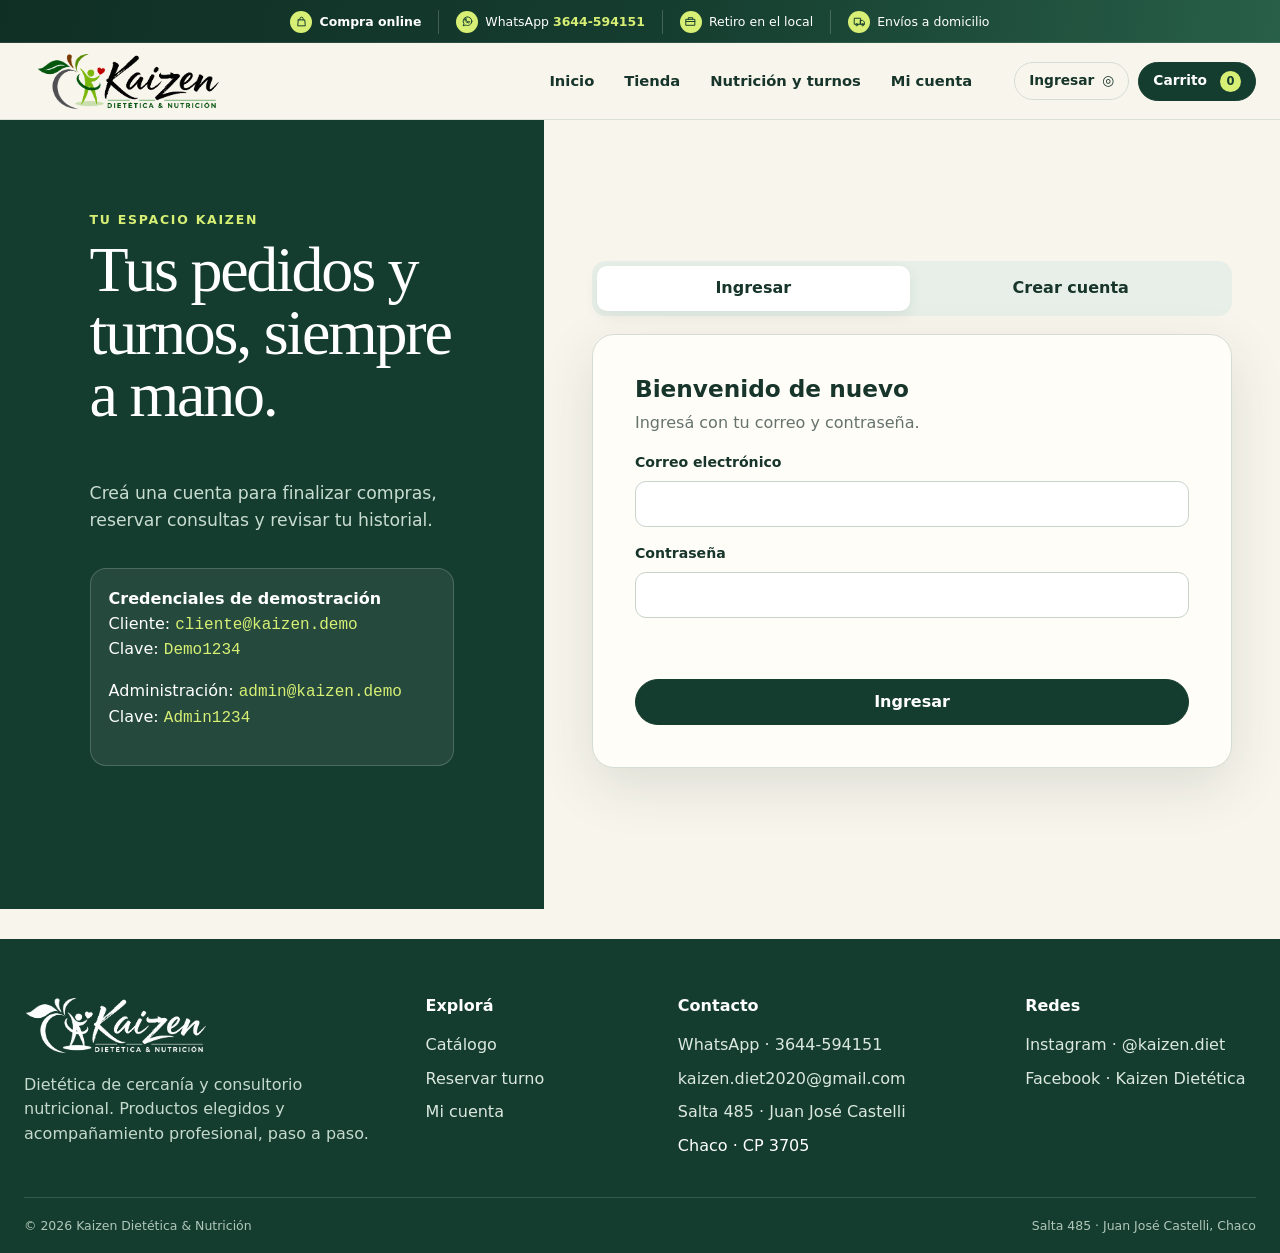
==== commit 171df78d: "Mejorar imágenes y detalles visuales" ====
--- a/acceso.html
+++ b/acceso.html
@@ -6,10 +6,10 @@
   <meta name="description" content="Ingresá o creá tu cuenta de Kaizen.">
   <title>Acceso · Kaizen</title>
   <link rel="icon" href="assets/logo-round.jpeg">
-  <link rel="stylesheet" href="css/styles.css?v=20260924b">
-  <script src="js/data.js?v=20260924b" defer></script>
-  <script src="js/store.js?v=20260924b" defer></script>
-  <script src="js/app.js?v=20260924b" defer></script>
+  <link rel="stylesheet" href="css/styles.css?v=20260925a">
+  <script src="js/data.js?v=20260925a" defer></script>
+  <script src="js/store.js?v=20260925a" defer></script>
+  <script src="js/app.js?v=20260925a" defer></script>
 </head>
 <body data-page="auth">
   <div id="site-shell"></div>
--- a/css/styles.css
+++ b/css/styles.css
@@ -43,17 +43,48 @@
 }
 
 .announcement {
-  min-height: 35px;
+  min-height: 43px;
+  color: white;
+  background: linear-gradient(100deg, #102f24, var(--pine) 52%, #285f48);
+  box-shadow: inset 0 -1px rgba(255, 255, 255, .1);
+  font-size: .78rem;
+}
+.announcement-inner {
+  width: min(1420px, calc(100% - 48px));
+  min-height: 43px;
+  margin: auto;
   display: flex;
   align-items: center;
   justify-content: center;
-  padding: 7px 20px;
-  color: white;
-  background: var(--pine);
-  font-size: 0.82rem;
-  text-align: center;
-}
-.announcement a { color: var(--lime); font-weight: 800; text-underline-offset: 3px; }
+  gap: 0;
+  overflow-x: auto;
+  scrollbar-width: none;
+}
+.announcement-inner::-webkit-scrollbar { display: none; }
+.announcement-item {
+  flex: 0 0 auto;
+  min-height: 24px;
+  display: inline-flex;
+  align-items: center;
+  gap: 7px;
+  padding: 0 17px;
+  border-right: 1px solid rgba(255, 255, 255, .2);
+  white-space: nowrap;
+}
+.announcement-item:last-child { border-right: 0; }
+.announcement a { color: white; text-decoration: none; }
+.announcement a:hover { color: var(--lime); }
+.announcement-whatsapp strong { color: var(--lime); }
+.announcement-icon {
+  width: 22px;
+  height: 22px;
+  display: inline-grid;
+  place-items: center;
+  border-radius: 50%;
+  color: var(--pine);
+  background: var(--lime);
+}
+.announcement-icon svg { width: 13px; height: 13px; fill: none; stroke: currentColor; stroke-width: 1.8; stroke-linecap: round; stroke-linejoin: round; }
 
 .site-header {
   position: sticky;
@@ -73,7 +104,8 @@
 }
 .brand { flex: 0 0 auto; text-decoration: none; }
 .brand img { width: 210px; height: 62px; object-fit: contain; }
-.main-nav { display: flex; align-items: center; gap: 6px; margin-left: auto; }
+.main-nav { display: flex; align-items: center; gap: 6px; margin-left: auto; scrollbar-width: none; }
+.main-nav::-webkit-scrollbar { display: none; }
 .main-nav a {
   padding: 10px 12px;
   border-radius: 999px;
@@ -204,7 +236,15 @@
 .category-card img { position: absolute; inset: 0; width: 100%; height: 100%; object-fit: cover; opacity: .72; transition: transform 350ms ease; }
 .category-card::after { content: ""; position: absolute; inset: 0; background: linear-gradient(transparent 30%, rgba(11,45,32,.9)); }
 .category-card:hover img { transform: scale(1.05); }
-.category-card span { position: relative; z-index: 1; font-family: Georgia, serif; font-size: 1.6rem; }
+.category-card span {
+  position: relative;
+  z-index: 1;
+  max-width: 95%;
+  font-size: clamp(1.25rem, 2vw, 1.55rem);
+  font-weight: 850;
+  letter-spacing: -.025em;
+  line-height: 1.08;
+}
 
 .product-grid { display: grid; grid-template-columns: repeat(3, 1fr); gap: 20px; }
 .carousel-shell { display: grid; grid-template-columns: 58px minmax(0, 1fr) 58px; gap: 14px; align-items: center; }
@@ -292,7 +332,41 @@
 .check-list { display: grid; gap: 10px; margin: 25px 0 30px; padding: 0; list-style: none; }
 .check-list li::before { content: "✓"; display: inline-grid; place-items: center; width: 24px; height: 24px; margin-right: 10px; border-radius: 50%; color: white; background: var(--pine); font-size: .75rem; font-weight: 900; }
 .home-consultorio { min-height: 0; }
-.home-consultorio > img { height: 340px; object-position: center 52%; }
+.home-consultorio-media {
+  min-height: 390px;
+  position: relative;
+  overflow: hidden;
+  display: grid;
+  place-items: center;
+  padding: 28px;
+  background: #dce9d9;
+  isolation: isolate;
+}
+.home-consultorio-media::before {
+  content: "";
+  position: absolute;
+  z-index: -2;
+  inset: -28px;
+  background: linear-gradient(rgba(21, 61, 47, .32), rgba(21, 61, 47, .32)), url("../assets/opciones-especiales.jpeg") center / cover;
+  filter: blur(18px) saturate(.75);
+  transform: scale(1.1);
+}
+.home-consultorio-media::after {
+  content: "";
+  position: absolute;
+  z-index: -1;
+  inset: 0;
+  background: linear-gradient(135deg, rgba(255, 253, 248, .38), rgba(21, 61, 47, .22));
+}
+.home-consultorio-media img {
+  width: min(100%, 315px);
+  height: 335px;
+  object-fit: contain;
+  border: 8px solid rgba(255, 253, 248, .88);
+  border-radius: 18px;
+  background: var(--paper);
+  box-shadow: 0 22px 55px rgba(16, 47, 36, .27);
+}
 .home-consultorio .feature-copy { padding: clamp(26px, 3.5vw, 48px); }
 .home-consultorio .feature-copy h2 { max-width: 650px; margin-bottom: 10px; font-size: clamp(1.85rem, 2.8vw, 2.75rem); }
 .home-consultorio .feature-copy .lead { margin-bottom: 8px; font-size: .96rem; }
@@ -520,15 +594,34 @@
 .admin-panel-heading h2 { margin-bottom: 8px; font-size: 2rem; }
 .admin-product-form { margin-bottom: 22px; }
 .admin-product-form h3 { margin: 0; font-size: 1.3rem; }
+.admin-product-image-editor {
+  display: grid;
+  grid-template-columns: minmax(160px, 210px) 1fr;
+  gap: 20px;
+  align-items: center;
+  padding: 16px;
+  border: 1px solid var(--line);
+  border-radius: 16px;
+  background: var(--cream);
+}
+.admin-product-image-preview { overflow: hidden; aspect-ratio: 4 / 3; border-radius: 13px; background: var(--mist); box-shadow: inset 0 0 0 1px rgba(21, 61, 47, .08); }
+.admin-product-image-preview img { width: 100%; height: 100%; object-fit: cover; }
+.admin-product-image-copy { min-width: 0; display: grid; gap: 9px; align-content: center; }
+.admin-product-image-copy h4, .admin-product-image-copy p { margin: 0; }
+.admin-product-image-copy h4 { font-size: 1rem; }
+.admin-product-image-copy p, .admin-product-image-copy small { color: var(--muted); }
+.admin-image-upload { cursor: pointer; }
 .admin-product-options { display: grid; grid-template-columns: 1fr 1fr 1.2fr; gap: 14px; align-items: end; }
 .inline-check { display: flex; align-items: center; gap: 9px; min-height: 46px; padding: 10px 12px; border: 1px solid var(--line); border-radius: 11px; background: var(--cream); }
 .inline-check input { width: 18px; min-height: 18px; }
 .admin-catalog-toolbar { margin-bottom: 15px; }
 .admin-product-list { display: grid; gap: 9px; }
-.admin-product-row { display: flex; align-items: center; justify-content: space-between; gap: 20px; padding: 16px 18px; border: 1px solid var(--line); border-radius: 14px; background: var(--paper); }
-.admin-product-row > div:first-child { min-width: 0; display: grid; gap: 3px; }
+.admin-product-row { display: grid; grid-template-columns: 72px minmax(0, 1fr) auto; align-items: center; gap: 16px; padding: 12px; border: 1px solid var(--line); border-radius: 14px; background: var(--paper); }
+.admin-product-thumbnail { width: 72px; height: 72px; object-fit: cover; border-radius: 11px; background: var(--mist); }
+.admin-product-copy { min-width: 0; display: grid; gap: 3px; }
 .admin-product-row strong, .admin-product-row small { overflow-wrap: anywhere; }
 .admin-product-row small { color: var(--muted); }
+.admin-product-actions { justify-content: end; }
 .admin-welcome { padding: clamp(30px, 5vw, 58px); border-radius: var(--radius); color: white; background: var(--pine); }
 .admin-welcome .eyebrow { color: var(--lime); }
 .admin-welcome h2 { max-width: 650px; font-size: clamp(2rem, 4vw, 3.5rem); }
@@ -586,8 +679,33 @@
 .contact-card { min-width: 0; display: grid; grid-template-columns: auto 1fr; column-gap: 13px; align-content: center; padding: 18px; border: 1px solid var(--line); border-radius: 17px; background: var(--cream); text-decoration: none; transition: transform 180ms ease, border-color 180ms ease, box-shadow 180ms ease; }
 .contact-card:hover { transform: translateY(-3px); border-color: var(--green); box-shadow: 0 12px 32px rgba(21, 61, 47, .1); }
 .contact-card.location { grid-column: 1 / -1; }
-.contact-icon { grid-row: 1 / 4; width: 43px; height: 43px; display: grid; place-items: center; border-radius: 13px; color: var(--pine); background: var(--lime); }
-.contact-icon svg { width: 23px; height: 23px; fill: none; stroke: currentColor; stroke-width: 1.8; stroke-linecap: round; stroke-linejoin: round; }
+.contact-icon {
+  grid-row: 1 / 4;
+  width: 52px;
+  height: 52px;
+  position: relative;
+  align-self: center;
+  justify-self: center;
+  display: grid;
+  place-items: center;
+  border: 2px solid var(--lime);
+  border-radius: 50%;
+  color: white;
+  background: linear-gradient(145deg, var(--green), var(--pine));
+  box-shadow: 0 8px 20px rgba(21, 61, 47, .18);
+}
+.contact-icon::after {
+  content: "";
+  position: absolute;
+  top: -4px;
+  right: 1px;
+  width: 11px;
+  height: 7px;
+  border-radius: 100% 0 100% 0;
+  background: var(--lime);
+  transform: rotate(-24deg);
+}
+.contact-icon svg { width: 26px; height: 26px; display: block; fill: none; stroke: currentColor; stroke-width: 1.75; stroke-linecap: round; stroke-linejoin: round; }
 .contact-kicker { color: var(--green); font-size: .72rem; font-weight: 850; letter-spacing: .08em; text-transform: uppercase; }
 .contact-card strong { grid-column: 2; overflow-wrap: anywhere; font-size: .96rem; }
 .contact-card small { grid-column: 2; color: var(--muted); }
@@ -634,6 +752,9 @@
 }
 
 @media (max-width: 720px) {
+  .announcement-inner { width: 100%; justify-content: flex-start; padding: 0 12px; }
+  .announcement-item { flex: 1 0 50%; justify-content: center; padding-inline: 8px; }
+  .announcement-item:nth-child(n + 3) { display: none; }
   .container, .narrow, .header-inner { width: min(100% - 30px, 1240px); }
   .header-inner { min-height: 68px; gap: 9px; }
   .brand img { width: 158px; height: 48px; }
@@ -668,10 +789,17 @@
   .time-option-grid { grid-template-columns: repeat(3, 1fr); }
   .address-grid { grid-template-columns: 1fr; }
   .address-grid .address-street, .address-grid .address-reference { grid-column: auto; }
-  .home-consultorio > img { height: 220px; }
+  .home-consultorio-media { min-height: 315px; padding: 20px; }
+  .home-consultorio-media img { width: min(100%, 275px); height: 275px; border-width: 6px; }
   .account-feature-media { min-height: 230px; }
   .account-feature-media::after { background: linear-gradient(180deg, transparent 55%, rgba(231,239,232,.86)); }
-  .admin-panel-heading, .admin-product-row { align-items: stretch; flex-direction: column; }
+  .admin-panel-heading { align-items: stretch; flex-direction: column; }
+  .admin-product-image-editor { grid-template-columns: 1fr; }
+  .admin-product-image-preview { max-height: 250px; }
+  .admin-product-row { grid-template-columns: 64px minmax(0, 1fr); gap: 12px; }
+  .admin-product-thumbnail { width: 64px; height: 64px; }
+  .admin-product-actions { grid-column: 1 / -1; justify-content: stretch; }
+  .admin-product-actions .button { flex: 1; }
   .admin-product-options { grid-template-columns: 1fr; }
   .catalog-pagination { justify-content: space-between; gap: 8px; }
   .catalog-pagination span { text-align: center; }
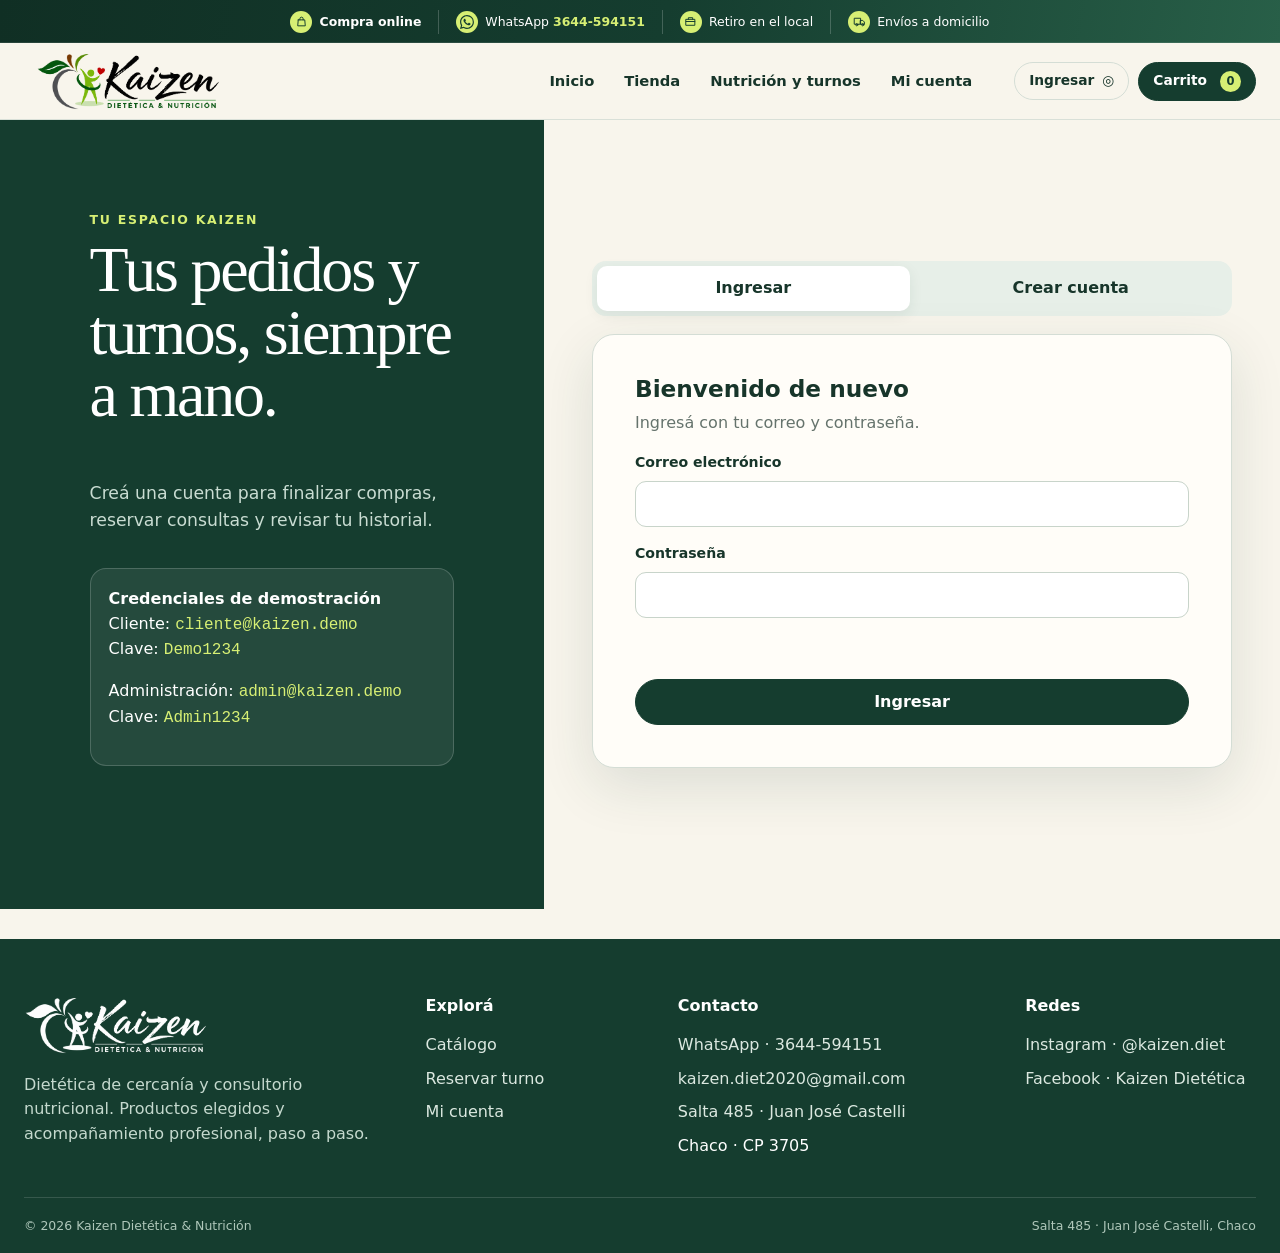
==== commit 054a7ca3: "Refinar imagen, WhatsApp y categorías" ====
--- a/acceso.html
+++ b/acceso.html
@@ -6,10 +6,10 @@
   <meta name="description" content="Ingresá o creá tu cuenta de Kaizen.">
   <title>Acceso · Kaizen</title>
   <link rel="icon" href="assets/logo-round.jpeg">
-  <link rel="stylesheet" href="css/styles.css?v=20260925a">
-  <script src="js/data.js?v=20260925a" defer></script>
-  <script src="js/store.js?v=20260925a" defer></script>
-  <script src="js/app.js?v=20260925a" defer></script>
+  <link rel="stylesheet" href="css/styles.css?v=20260925b">
+  <script src="js/data.js?v=20260925b" defer></script>
+  <script src="js/store.js?v=20260925b" defer></script>
+  <script src="js/app.js?v=20260925b" defer></script>
 </head>
 <body data-page="auth">
   <div id="site-shell"></div>
--- a/css/styles.css
+++ b/css/styles.css
@@ -85,6 +85,7 @@
   background: var(--lime);
 }
 .announcement-icon svg { width: 13px; height: 13px; fill: none; stroke: currentColor; stroke-width: 1.8; stroke-linecap: round; stroke-linejoin: round; }
+.announcement-whatsapp .announcement-icon svg { width: 14px; height: 14px; fill: currentColor; stroke: none; }
 
 .site-header {
   position: sticky;
@@ -336,36 +337,23 @@
   min-height: 390px;
   position: relative;
   overflow: hidden;
-  display: grid;
-  place-items: center;
-  padding: 28px;
-  background: #dce9d9;
-  isolation: isolate;
-}
-.home-consultorio-media::before {
-  content: "";
-  position: absolute;
-  z-index: -2;
-  inset: -28px;
-  background: linear-gradient(rgba(21, 61, 47, .32), rgba(21, 61, 47, .32)), url("../assets/opciones-especiales.jpeg") center / cover;
-  filter: blur(18px) saturate(.75);
-  transform: scale(1.1);
+  background: var(--pine);
 }
 .home-consultorio-media::after {
   content: "";
   position: absolute;
-  z-index: -1;
+  z-index: 1;
   inset: 0;
-  background: linear-gradient(135deg, rgba(255, 253, 248, .38), rgba(21, 61, 47, .22));
+  pointer-events: none;
+  background: linear-gradient(110deg, rgba(21, 61, 47, .08), transparent 48%, rgba(215, 239, 116, .1));
 }
 .home-consultorio-media img {
-  width: min(100%, 315px);
-  height: 335px;
-  object-fit: contain;
-  border: 8px solid rgba(255, 253, 248, .88);
-  border-radius: 18px;
-  background: var(--paper);
-  box-shadow: 0 22px 55px rgba(16, 47, 36, .27);
+  position: absolute;
+  inset: 0;
+  width: 100%;
+  height: 100%;
+  object-fit: cover;
+  object-position: center;
 }
 .home-consultorio .feature-copy { padding: clamp(26px, 3.5vw, 48px); }
 .home-consultorio .feature-copy h2 { max-width: 650px; margin-bottom: 10px; font-size: clamp(1.85rem, 2.8vw, 2.75rem); }
@@ -377,6 +365,7 @@
 .page-hero .lead { margin-bottom: 0; }
 
 .catalog-shell { display: grid; grid-template-columns: 255px 1fr; gap: 32px; align-items: start; }
+.catalog-shell > * { min-width: 0; }
 .filter-panel {
   position: sticky;
   top: 103px;
@@ -385,19 +374,31 @@
   border-radius: 18px;
   background: var(--paper);
 }
-.filter-panel h2 { margin-bottom: 18px; font-family: inherit; font-size: 1rem; font-weight: 850; letter-spacing: 0; }
-.chip-list { display: grid; gap: 5px; }
+.filter-panel h2 { display: flex; align-items: center; gap: 9px; margin-bottom: 18px; font-family: Georgia, serif; font-size: 1.25rem; font-weight: 700; letter-spacing: -.015em; }
+.filter-panel h2::before { content: ""; width: 13px; height: 9px; border-radius: 100% 0 100% 0; background: var(--green); transform: rotate(-20deg); }
+.chip-list { display: grid; gap: 6px; }
 .chip {
   width: 100%;
+  position: relative;
+  display: flex;
+  align-items: center;
+  gap: 10px;
   padding: 10px 12px;
-  border: 0;
-  border-radius: 10px;
+  border: 1px solid transparent;
+  border-radius: 12px;
   color: var(--ink);
   background: transparent;
   text-align: left;
-  font-size: .9rem;
-}
-.chip:hover, .chip.active { background: var(--mist); color: var(--green); font-weight: 800; }
+  font-family: Georgia, "Times New Roman", serif;
+  font-size: .96rem;
+  font-weight: 600;
+  line-height: 1.15;
+  transition: color 160ms ease, background 160ms ease, border-color 160ms ease, transform 160ms ease;
+}
+.chip::before { content: ""; flex: 0 0 auto; width: 8px; height: 8px; border: 2px solid var(--green); border-radius: 50%; background: transparent; }
+.chip:hover { border-color: var(--line); background: var(--mist); transform: translateX(2px); }
+.chip.active { color: white; border-color: var(--pine); background: var(--pine); box-shadow: 0 8px 18px rgba(21, 61, 47, .14); }
+.chip.active::before { border-color: var(--lime); background: var(--lime); box-shadow: 0 0 0 3px rgba(215, 239, 116, .15); }
 .catalog-toolbar { display: grid; grid-template-columns: minmax(220px, 1fr) minmax(180px, auto) minmax(145px, auto); gap: 12px; margin-bottom: 18px; }
 .search-wrap { position: relative; }
 .search-wrap input { padding-left: 45px; }
@@ -706,6 +707,8 @@
   transform: rotate(-24deg);
 }
 .contact-icon svg { width: 26px; height: 26px; display: block; fill: none; stroke: currentColor; stroke-width: 1.75; stroke-linecap: round; stroke-linejoin: round; }
+.contact-card.whatsapp .contact-icon { background: linear-gradient(145deg, #2b9a68, #176344); }
+.contact-icon.whatsapp-icon svg { width: 29px; height: 29px; fill: currentColor; stroke: none; }
 .contact-kicker { color: var(--green); font-size: .72rem; font-weight: 850; letter-spacing: .08em; text-transform: uppercase; }
 .contact-card strong { grid-column: 2; overflow-wrap: anywhere; font-size: .96rem; }
 .contact-card small { grid-column: 2; color: var(--muted); }
@@ -736,8 +739,9 @@
   .product-carousel { grid-auto-columns: calc((100% - 20px) / 2); }
   .catalog-shell { grid-template-columns: 1fr; }
   .filter-panel { position: static; }
-  .chip-list { display: flex; flex-wrap: wrap; }
-  .chip { width: auto; }
+  .chip-list { display: flex; flex-wrap: nowrap; gap: 8px; overflow-x: auto; padding: 2px 1px 10px; scrollbar-width: none; scroll-snap-type: inline proximity; }
+  .chip-list::-webkit-scrollbar { display: none; }
+  .chip { width: auto; flex: 0 0 auto; scroll-snap-align: start; }
   .booking-layout { grid-template-columns: 1fr; }
   .booking-intro { position: static; }
   .consultation-guide-grid { grid-template-columns: repeat(2, 1fr); }
@@ -789,8 +793,8 @@
   .time-option-grid { grid-template-columns: repeat(3, 1fr); }
   .address-grid { grid-template-columns: 1fr; }
   .address-grid .address-street, .address-grid .address-reference { grid-column: auto; }
-  .home-consultorio-media { min-height: 315px; padding: 20px; }
-  .home-consultorio-media img { width: min(100%, 275px); height: 275px; border-width: 6px; }
+  .home-consultorio-media { min-height: 285px; }
+  .home-consultorio-media img { object-position: 46% center; }
   .account-feature-media { min-height: 230px; }
   .account-feature-media::after { background: linear-gradient(180deg, transparent 55%, rgba(231,239,232,.86)); }
   .admin-panel-heading { align-items: stretch; flex-direction: column; }
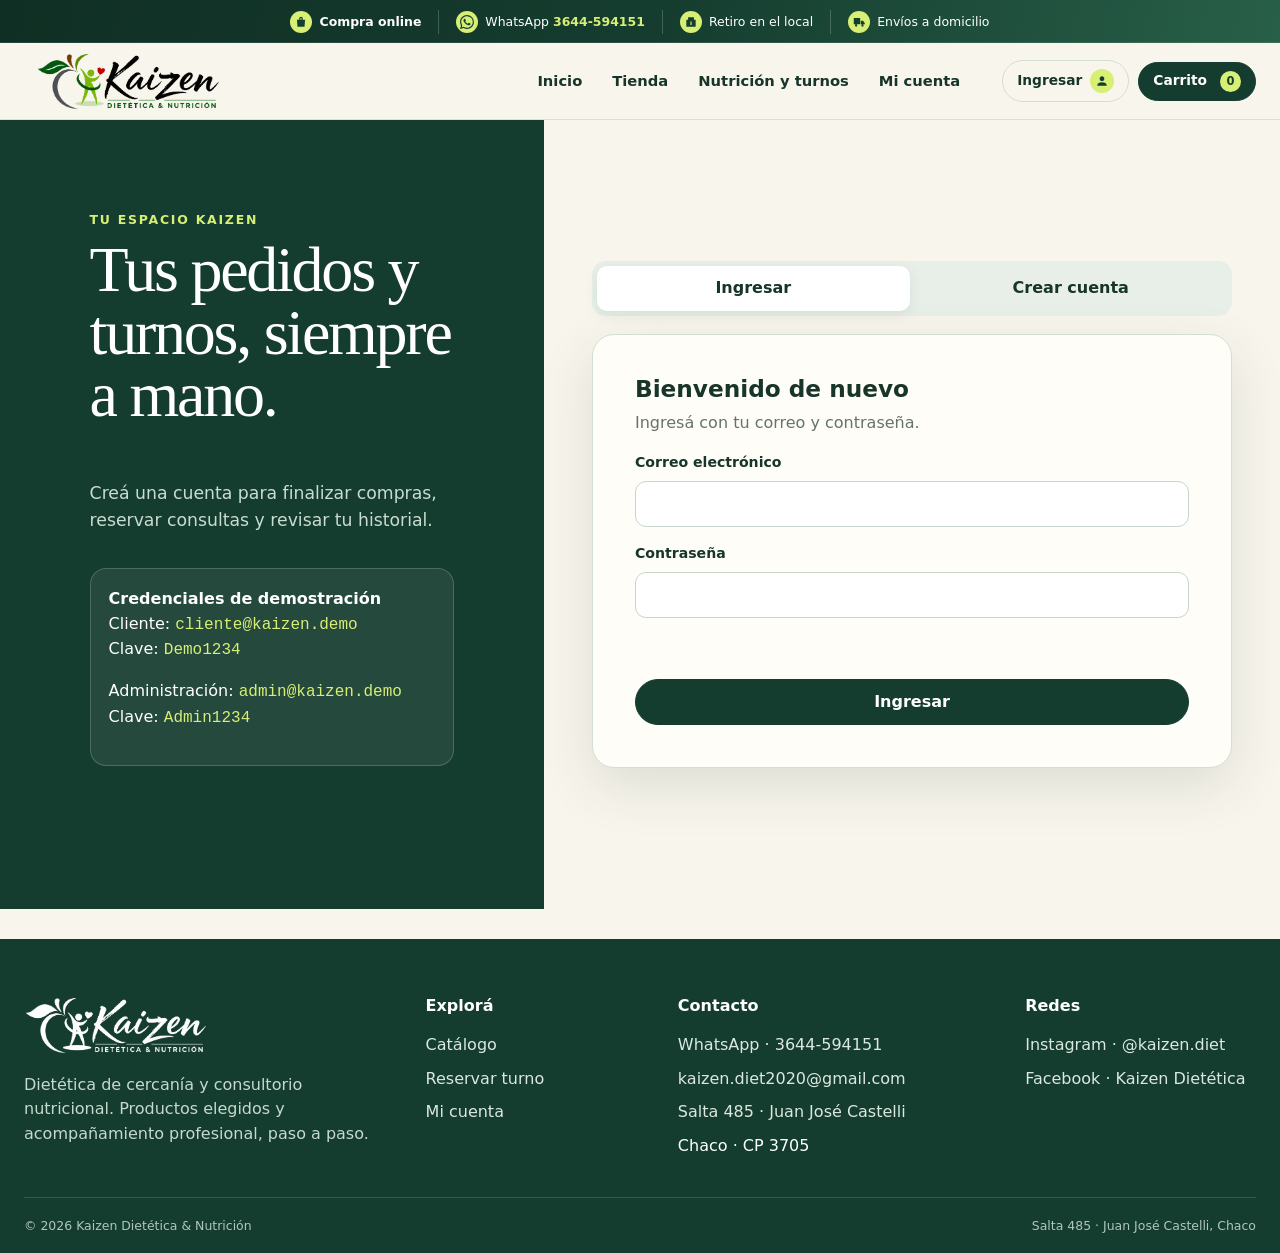
==== commit 34bd0bc3: "Unificar iconografía del sitio" ====
--- a/acceso.html
+++ b/acceso.html
@@ -6,10 +6,10 @@
   <meta name="description" content="Ingresá o creá tu cuenta de Kaizen.">
   <title>Acceso · Kaizen</title>
   <link rel="icon" href="assets/logo-round.jpeg">
-  <link rel="stylesheet" href="css/styles.css?v=20260925b">
-  <script src="js/data.js?v=20260925b" defer></script>
-  <script src="js/store.js?v=20260925b" defer></script>
-  <script src="js/app.js?v=20260925b" defer></script>
+  <link rel="stylesheet" href="css/styles.css?v=20260925c">
+  <script src="js/data.js?v=20260925c" defer></script>
+  <script src="js/store.js?v=20260925c" defer></script>
+  <script src="js/app.js?v=20260925c" defer></script>
 </head>
 <body data-page="auth">
   <div id="site-shell"></div>
--- a/css/styles.css
+++ b/css/styles.css
@@ -84,8 +84,8 @@
   color: var(--pine);
   background: var(--lime);
 }
-.announcement-icon svg { width: 13px; height: 13px; fill: none; stroke: currentColor; stroke-width: 1.8; stroke-linecap: round; stroke-linejoin: round; }
-.announcement-whatsapp .announcement-icon svg { width: 14px; height: 14px; fill: currentColor; stroke: none; }
+.announcement-icon svg { width: 14px; height: 14px; display: block; fill: currentColor; stroke: none; }
+.announcement-whatsapp .announcement-icon svg { width: 14px; height: 14px; }
 
 .site-header {
   position: sticky;
@@ -117,6 +117,17 @@
 }
 .main-nav a:hover, .main-nav a.active { background: var(--mist); }
 .header-actions { display: flex; align-items: center; gap: 9px; }
+.account-icon {
+  width: 24px;
+  height: 24px;
+  flex: 0 0 auto;
+  display: inline-grid;
+  place-items: center;
+  border-radius: 50%;
+  color: var(--pine);
+  background: var(--lime);
+}
+.account-icon svg { width: 14px; height: 14px; display: block; fill: currentColor; }
 .cart-button { position: relative; }
 .cart-count {
   min-width: 21px;
@@ -706,9 +717,13 @@
   background: var(--lime);
   transform: rotate(-24deg);
 }
-.contact-icon svg { width: 26px; height: 26px; display: block; fill: none; stroke: currentColor; stroke-width: 1.75; stroke-linecap: round; stroke-linejoin: round; }
+.contact-icon svg { width: 27px; height: 27px; display: block; fill: currentColor; stroke: none; }
 .contact-card.whatsapp .contact-icon { background: linear-gradient(145deg, #2b9a68, #176344); }
-.contact-icon.whatsapp-icon svg { width: 29px; height: 29px; fill: currentColor; stroke: none; }
+.contact-icon.whatsapp-icon svg { width: 29px; height: 29px; }
+.contact-icon.location-icon svg { width: 28px; height: 28px; }
+.contact-icon.email-icon svg { width: 26px; height: 26px; }
+.contact-icon.instagram-icon svg { width: 27px; height: 27px; }
+.contact-icon.facebook-icon svg { width: 28px; height: 28px; }
 .contact-kicker { color: var(--green); font-size: .72rem; font-weight: 850; letter-spacing: .08em; text-transform: uppercase; }
 .contact-card strong { grid-column: 2; overflow-wrap: anywhere; font-size: .96rem; }
 .contact-card small { grid-column: 2; color: var(--muted); }
